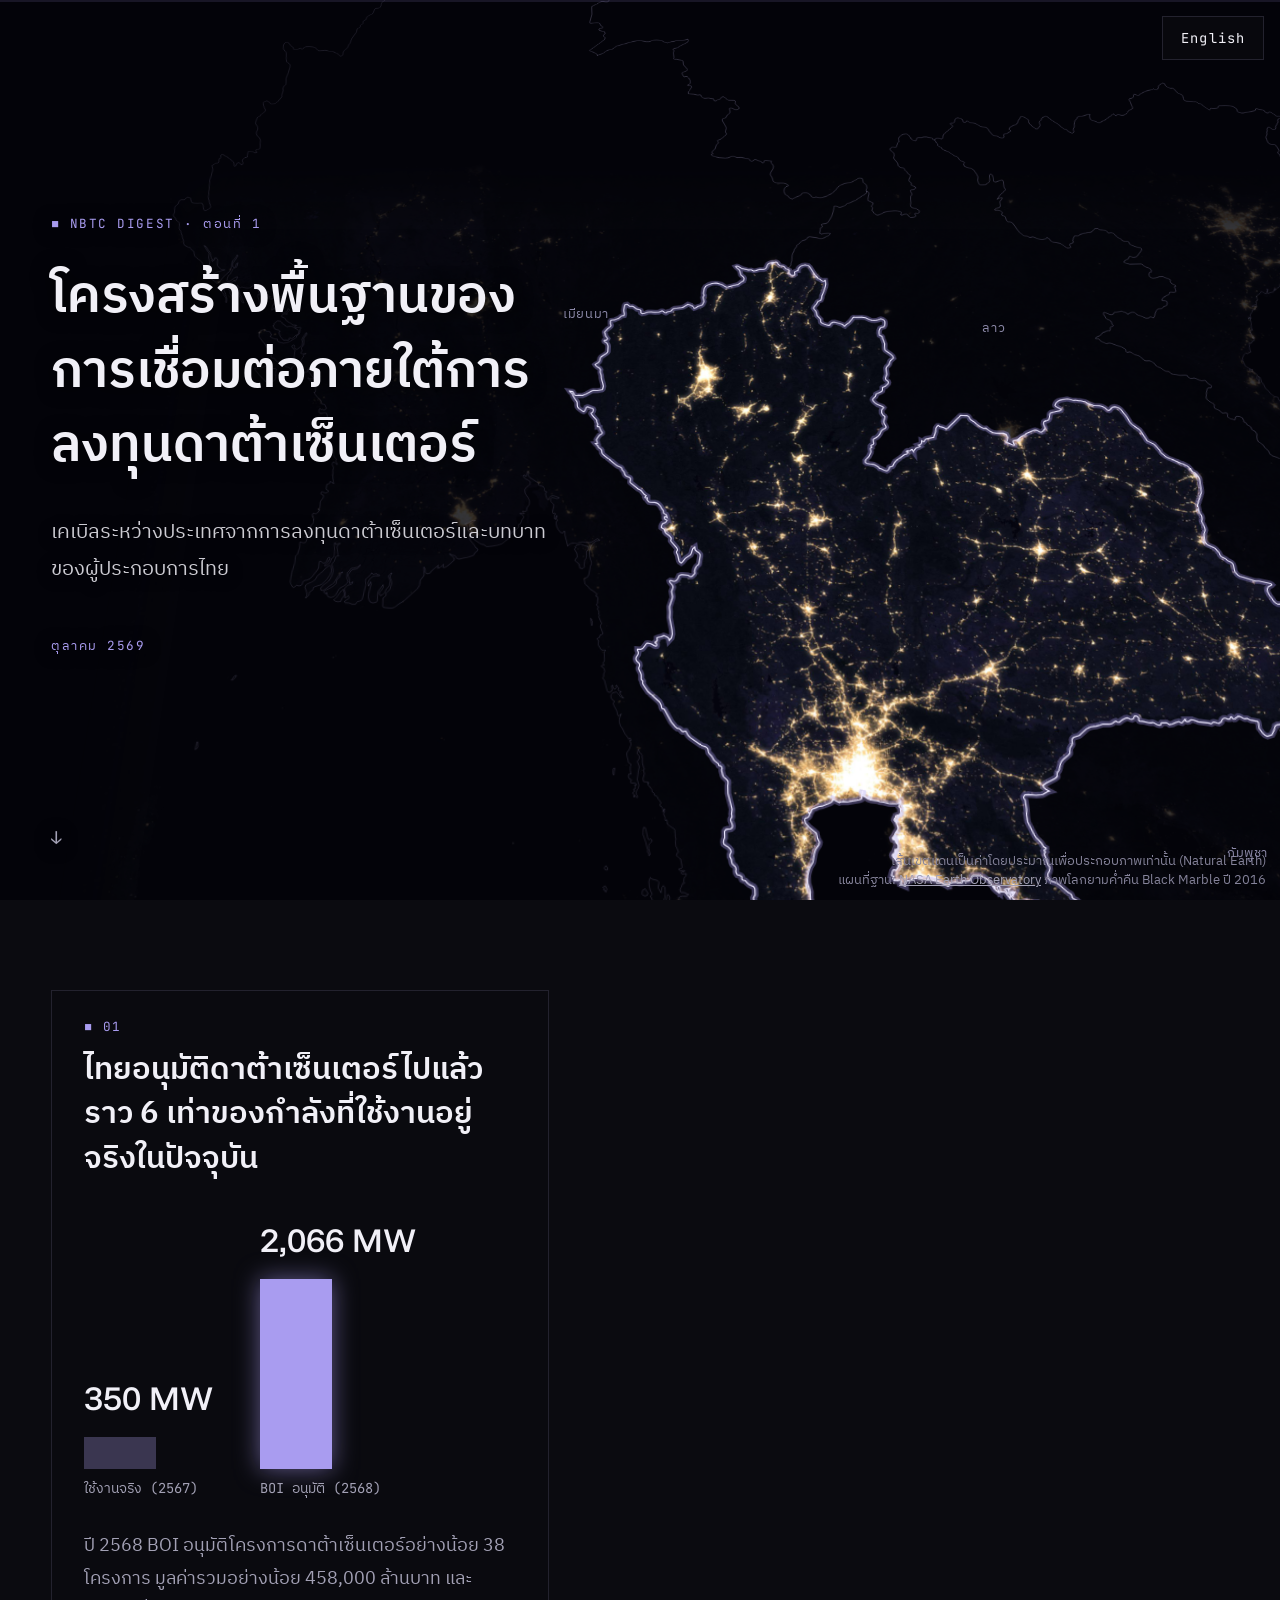
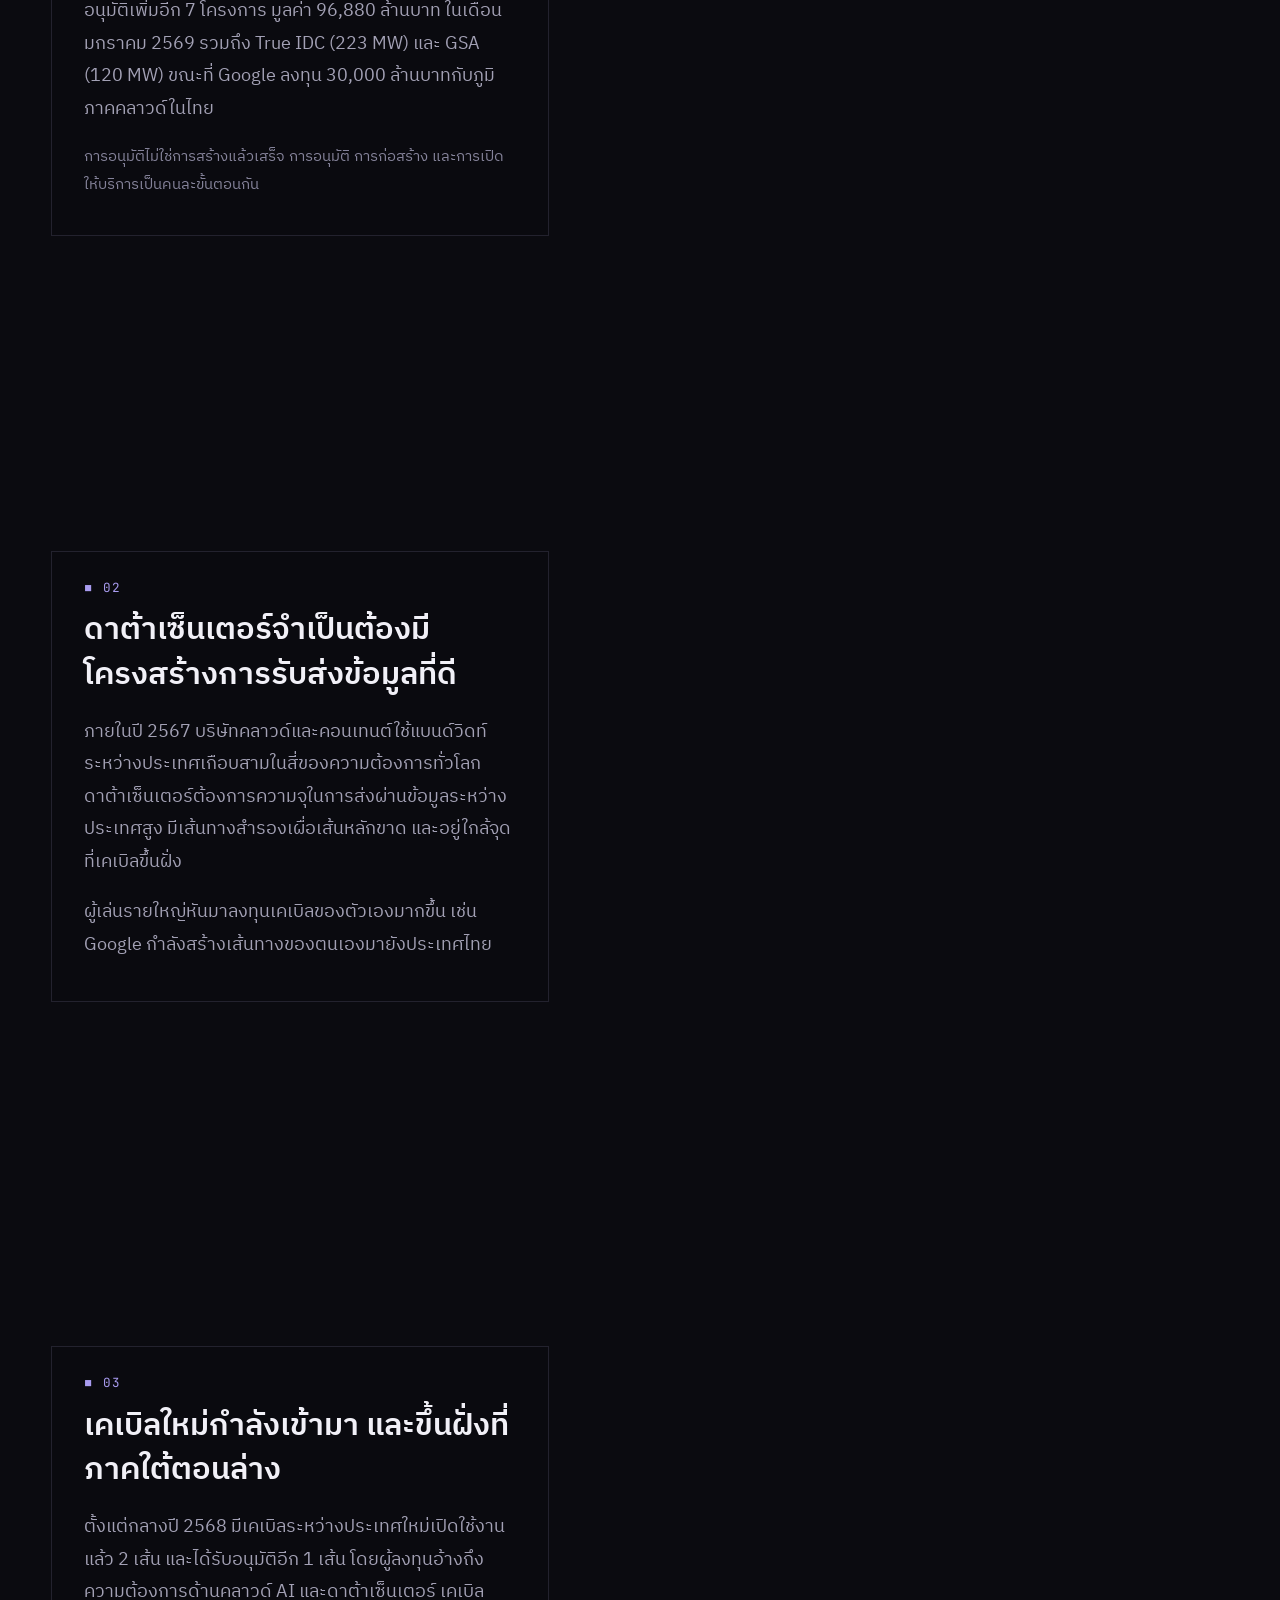
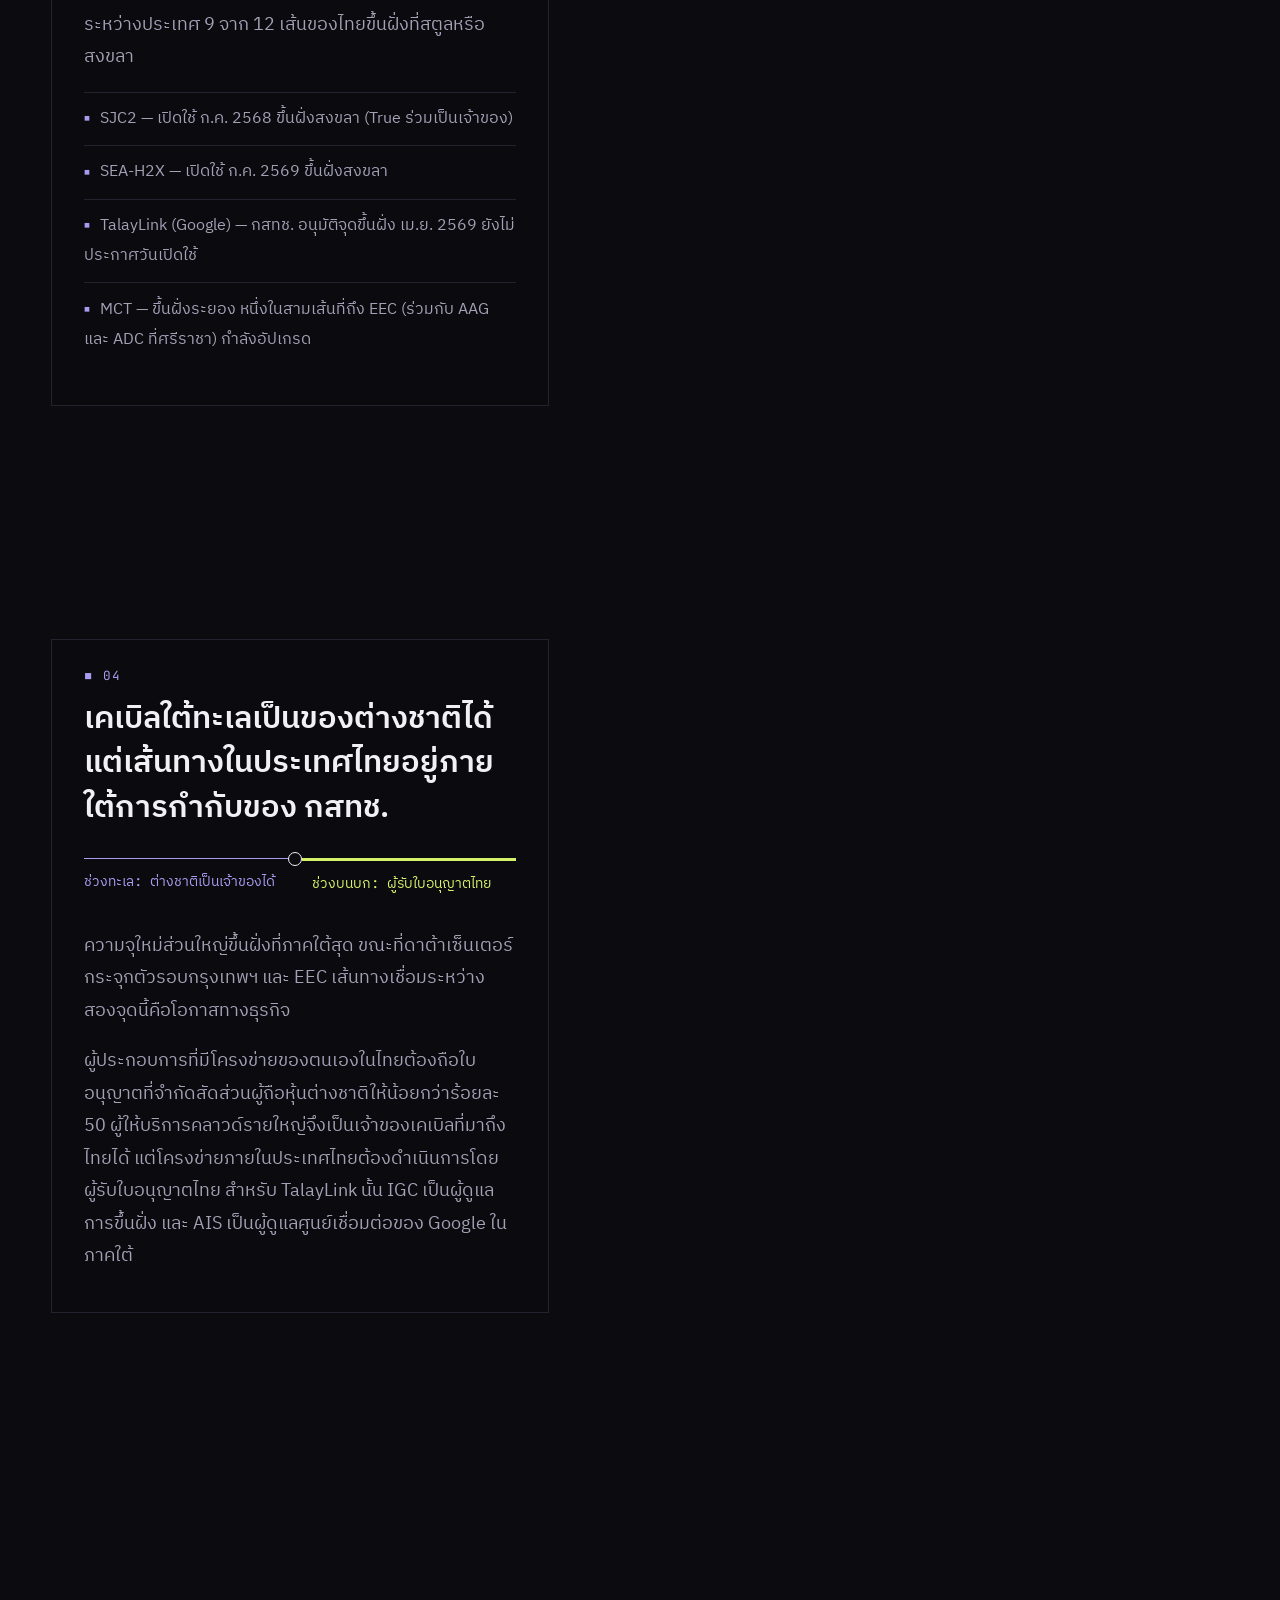
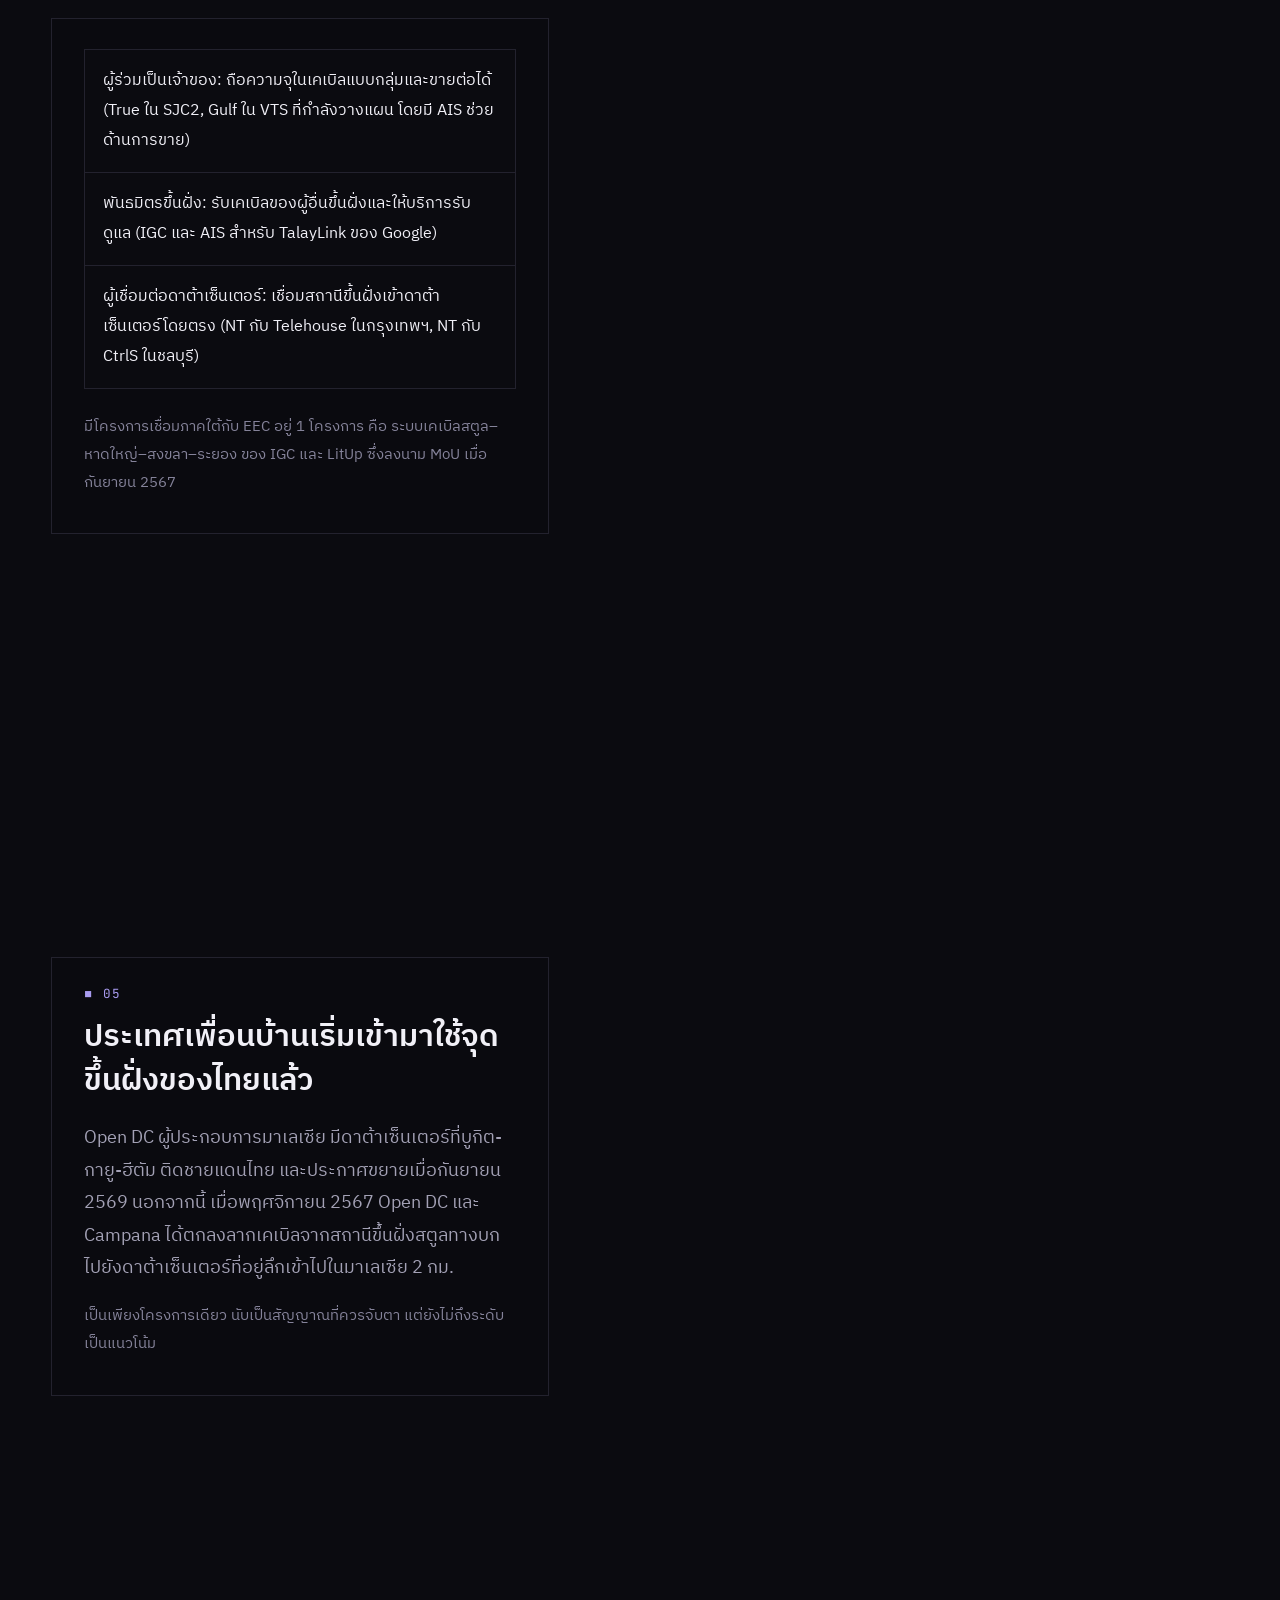
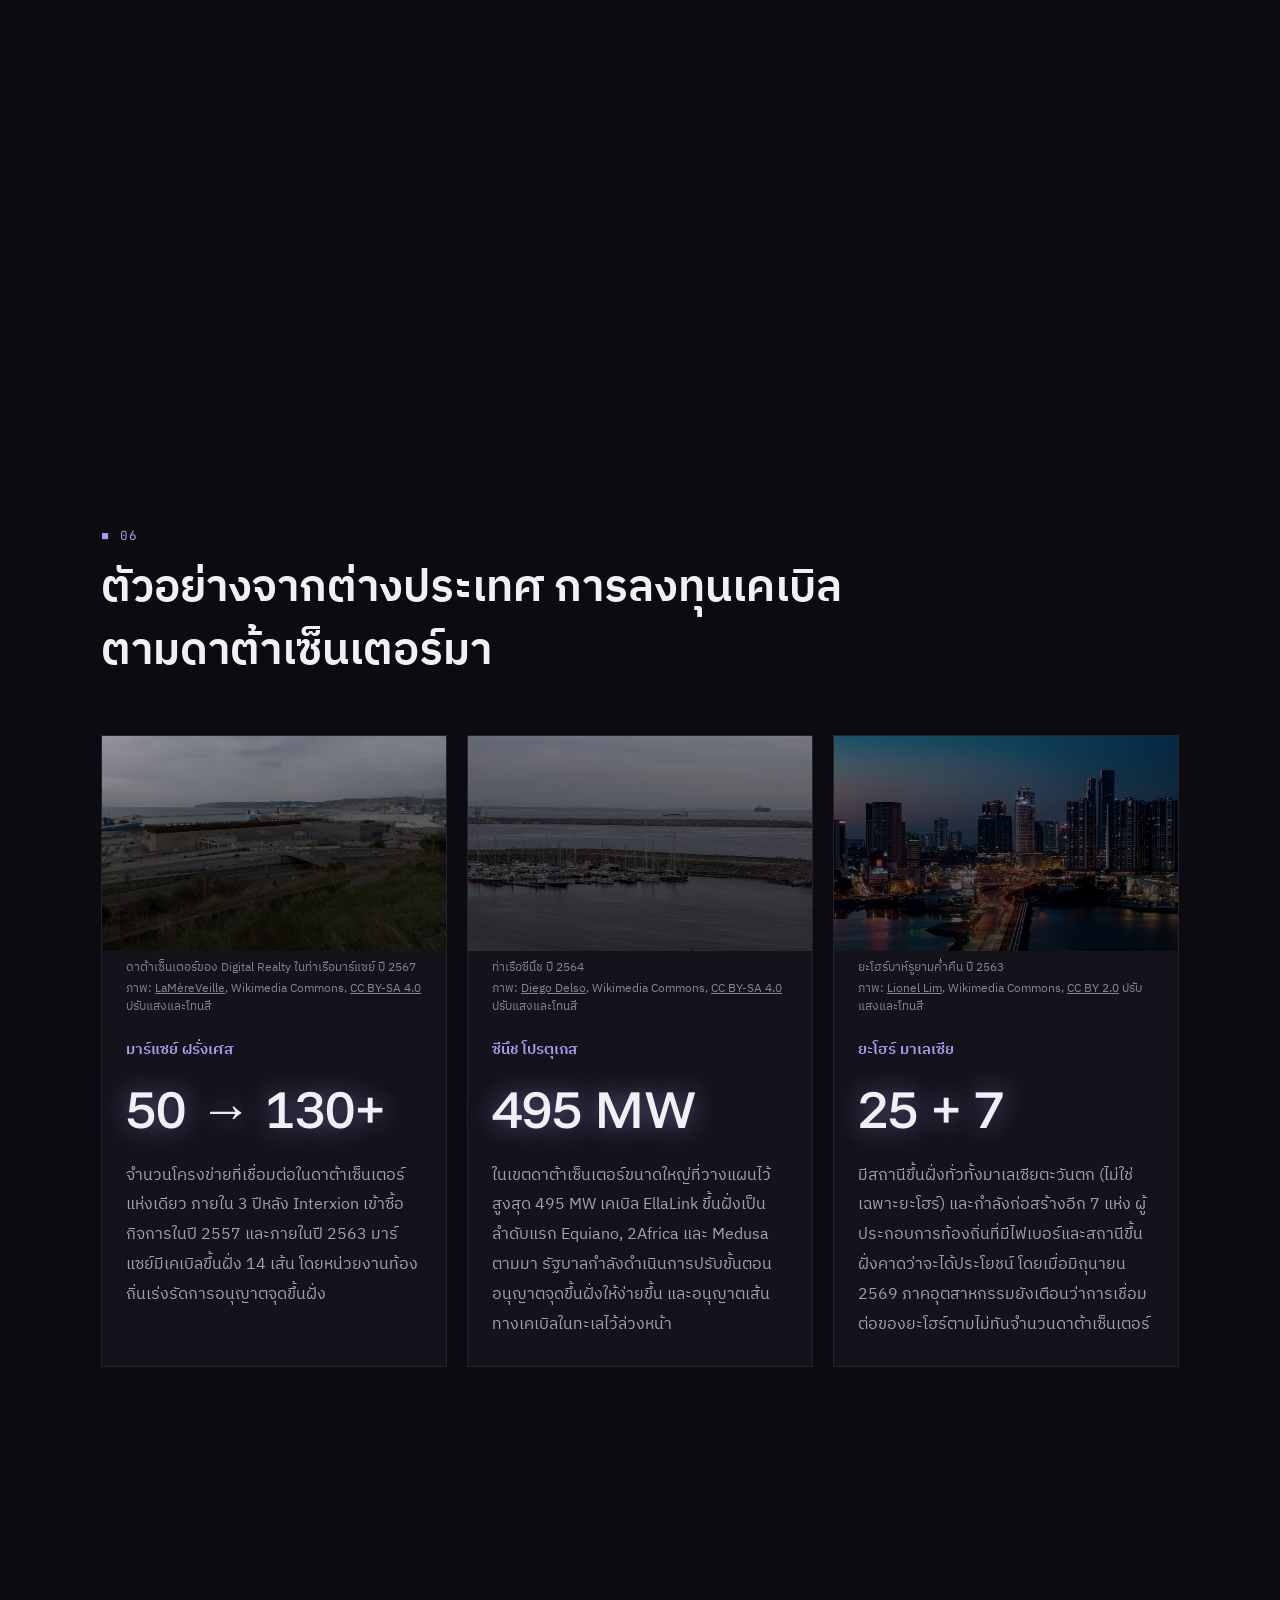
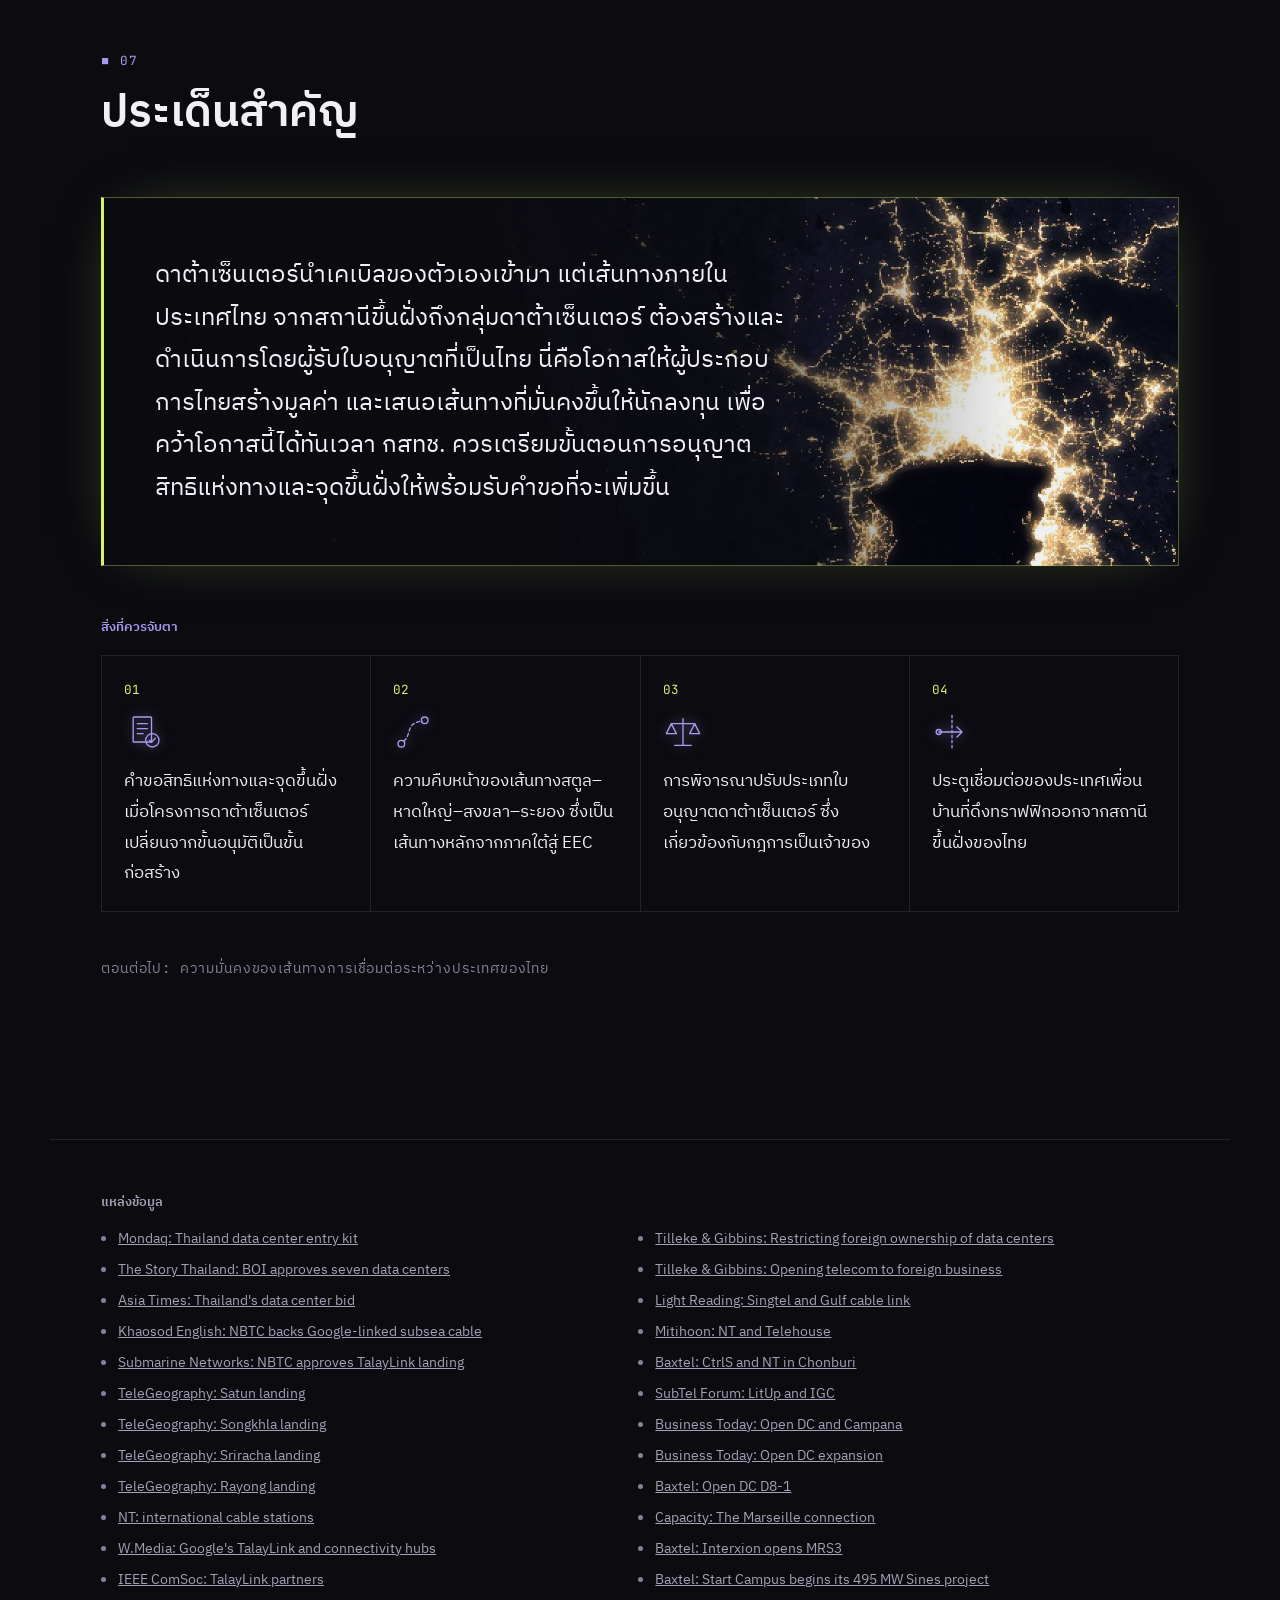
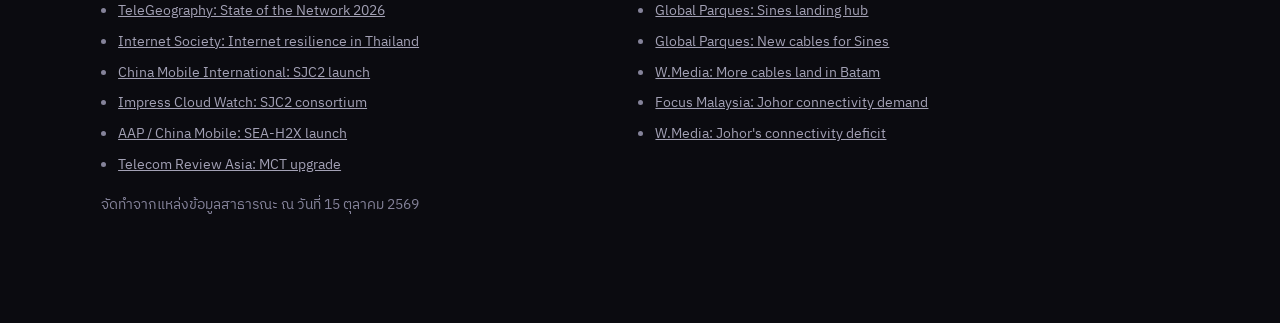
==== ep01-data-centers/index.html @ 4785f9c3 "Publish NBTC Digest episode 1: data centers and connectivity Bilingual (Thai/English) scroll-driven " ====
<!doctype html>
<html lang="th">
<head>
<meta charset="utf-8">
<meta name="viewport" content="width=device-width, initial-scale=1">
<meta name="color-scheme" content="dark">
<title>NBTC Digest · Episode 1</title>
<link rel="stylesheet" href="lib/fonts.css">
<style>
  /* Dark, Turion-inspired look. Colour roles: lavender = cables, lime = the opportunity (used nowhere else). */
  :root {
    --bg: #0b0b10;
    --ink: #f1f0f7;
    --muted: #a3a1b5;
    --faint: #85839a;
    --line: #23222e;
    --card: #14131c;
    --cable: #a99cf0;
    --cable-glow: rgba(169, 156, 240, .55);
    --accent: #d4f36b;
    --accent-glow: rgba(212, 243, 107, .5);
    --sea: #04050c;
    --land: #15141d;
    --land-th: #1d1b29;
    --land-stroke: #2c2a3c;
    --halo: #0b0b10;
    --mono: "JetBrains Mono", "IBM Plex Sans Thai", ui-monospace, monospace;
    --display: "Funnel Display", "IBM Plex Sans Thai", sans-serif;
  }
  * { box-sizing: border-box; }
  html { font-family: "IBM Plex Sans", "IBM Plex Sans Thai", sans-serif; color: var(--ink); background: var(--bg); }
  /* Thai looks smaller and needs room for marks above and below the line */
  html:lang(th) { font-family: "IBM Plex Sans Thai", "IBM Plex Sans", sans-serif; font-size: 110%; }
  body { margin: 0; font-size: 1rem; line-height: 1.7; counter-reset: sec; }
  html:lang(th) body { line-height: 1.85; }
  h1, h2, h3 { font-family: var(--display); font-weight: 500; line-height: 1.15; margin: 0 0 .6em; letter-spacing: -.01em; }
  html:lang(th) h1, html:lang(th) h2, html:lang(th) h3 { font-family: "IBM Plex Sans Thai", sans-serif; font-weight: 600; line-height: 1.45; letter-spacing: 0; }
  p { margin: 0 0 1em; color: var(--muted); }
  a { color: var(--cable); }
  :focus-visible { outline: 2px solid var(--accent); outline-offset: 3px; }

  /* Small typewriter-style labels with a square marker, numbered per section */
  .label, .step h2::before, .wide > h2::before {
    font-family: var(--mono); font-size: .72rem; font-weight: 400; letter-spacing: .12em; text-transform: uppercase; color: var(--cable);
  }
  .step h2, .wide > h2 { counter-increment: sec; }
  .step h2::before, .wide > h2::before { content: "■ " counter(sec, decimal-leading-zero); display: block; margin-bottom: 1.1em; line-height: 1; }

  .lang-switch { position: fixed; top: 16px; right: 16px; z-index: 10; font-family: var(--mono); font-size: .78rem; letter-spacing: .08em;
    min-height: 44px; padding: 0 18px; border: 1px solid var(--line); border-radius: 0; background: rgba(11, 11, 16, .8); color: var(--ink); cursor: pointer; }
  .lang-switch:hover { border-color: var(--cable); }

  /* Opening screen: the title over the night map (northern Thailand) */
  .cover { position: relative; }
  .step.cover { padding: 12vh 0 14vh; }
  .cover > * { max-width: 640px; text-shadow: 0 2px 18px rgba(0, 0, 0, .8); }
  .kicker { margin-bottom: 2em; }
  .cover h1 { font-size: clamp(2.2rem, 4.6vw, 3.8rem); }
  html:lang(th) .cover h1 { font-size: clamp(2rem, 4vw, 3.2rem); }
  .cover .subtitle { font-size: 1.15rem; color: var(--ink); opacity: .85; }
  .cover .date { margin-top: 2em; }
  .scroll-cue { position: absolute; bottom: 5vh; left: 0; color: var(--muted); font-size: 1rem; }

  /* Story: a full-screen night map stays put; text boxes scroll over it */
  .story { position: relative; display: flex; flex-direction: column; }
  .map-panel { order: -1; position: sticky; top: 0; height: 100vh; z-index: 0; background: var(--sea); }
  .map-box { position: relative; width: 100%; height: 100%; }
  /* The map layer is larger than the screen and tilted back, so its far edge never shows; keep in step with TILT in the script */
  .map-box { overflow: hidden; }
  #mapsvg { position: absolute; left: -25%; top: -35%; width: 150%; height: 160%; display: block;
    transform: perspective(1400px) rotateX(24deg); transform-origin: 50% 60%; }
  #pinsvg { position: absolute; inset: 0; width: 100%; height: 100%; display: block; z-index: 1; pointer-events: none; }
  .steps { position: relative; z-index: 1; margin-top: -100vh; padding: 0 max(16px, 4vw) 40vh; max-width: 600px; pointer-events: none; }
  .step { min-height: 100vh; display: flex; flex-direction: column; justify-content: center; padding: 10vh 0; }
  .step .box { pointer-events: auto; background: rgba(11, 11, 16, .8); -webkit-backdrop-filter: blur(10px); backdrop-filter: blur(10px);
    border: 1px solid var(--line); padding: 30px 32px 22px; }
  .step h2 { font-size: clamp(1.5rem, 2.4vw, 2.1rem); }
  .step .note { font-size: .85rem; color: var(--faint); }
  .more-toggle { display: none; }

  /* Reading progress through the map story: a slim line along the top of the screen */
  .progress-line { position: fixed; left: 0; right: 0; top: 0; height: 2px; z-index: 6; background: rgba(169, 156, 240, .12); transition: opacity .4s; pointer-events: none; }
  .progress-line span { display: block; height: 100%; width: 100%; transform-origin: left; transform: scaleX(0); background: var(--cable); box-shadow: 0 0 8px var(--cable-glow); }
  .progress-line.away { opacity: 0; }

  .map-box .spotlight { fill: rgba(3, 3, 8, .8); }
  .map-box .border { fill: none; stroke: rgba(200, 195, 235, .22); stroke-width: .7; }
  .map-box .border.th { stroke: #ece8ff; stroke-width: 1.3; }
  .map-box .border.th.glow { stroke: rgba(169, 156, 240, .35); stroke-width: 7; }
  .map-box .cable { fill: none; stroke: var(--cable); stroke-width: 1.3; }
  .map-box .cable.glow { stroke: var(--cable-glow); stroke-width: 6; opacity: .45; stroke-dasharray: none; }
  .map-box .planned { stroke-dasharray: 5 4; }
  .map-box .domestic { fill: none; stroke: var(--accent); stroke-width: 3; stroke-linecap: round; }
  .map-box .domestic.glow { stroke: var(--accent-glow); stroke-width: 12; opacity: .5; stroke-dasharray: none; }
  .map-box .landing { fill: var(--bg); stroke: var(--ink); stroke-width: 1.5; }
  .map-box .dc { color: #fff; filter: drop-shadow(0 0 3px rgba(0, 0, 0, .9)); }
  .map-box .dc.foreign { color: var(--muted); }
  .map-box text { font-family: var(--mono); font-size: 11px; letter-spacing: .06em; fill: var(--ink); paint-order: stroke; stroke: var(--halo); stroke-width: 4px; stroke-linejoin: round; }
  html:lang(en) .map-box text { text-transform: uppercase; }
  html:lang(th) .map-box text { font-size: 12.5px; letter-spacing: 0; }
  .map-box text.sea-name { fill: #6d6a88; stroke: none; }
  .map-box text.country { fill: #8c89a8; stroke: none; font-size: 11px; letter-spacing: .3em; }
  html:lang(th) .map-box text.country { letter-spacing: .05em; font-size: 13px; }
  .map-box text.cable-name { fill: var(--cable); font-size: 10px; }
  .map-box text.hl { fill: var(--accent); }
  .map-meta { position: absolute; right: 14px; bottom: 10px; max-width: 46%; text-align: right; font-family: var(--mono); font-size: .62rem;
    letter-spacing: .04em; line-height: 1.5; color: var(--faint); }
  html:lang(th) .map-meta { font-family: "IBM Plex Sans Thai", sans-serif; font-size: .72rem; letter-spacing: 0; }
  .map-meta a { color: var(--muted); }
  .legend { position: absolute; right: 14px; bottom: 58px; z-index: 2; justify-content: flex-end; display: flex; flex-wrap: wrap; gap: 8px 20px; max-width: 560px;
    padding: 10px 14px; background: rgba(11, 11, 16, .75); border: 1px solid var(--line);
    font-family: var(--mono); font-size: .68rem; letter-spacing: .08em; text-transform: uppercase; color: var(--muted); }
  html:lang(th) .legend { font-size: .76rem; letter-spacing: 0; }
  .legend > span { display: inline-flex; align-items: center; gap: 8px; }
  .legend svg { flex: none; }
  .key-dc { color: #fff; }
  .key-landing { fill: var(--bg); stroke: var(--ink); stroke-width: 1.5; }
  .key-cable { stroke: var(--cable); stroke-width: 1.3; }
  .key-planned { stroke: var(--cable); stroke-width: 1.3; stroke-dasharray: 5 4; }
  .key-domestic { stroke: var(--accent); stroke-width: 3; }

  .cable-list { list-style: none; padding: 0; margin: 0 0 1em; }
  .cable-list li { padding: .7em 0; border-top: 1px solid var(--line); font-size: .92rem; color: var(--muted); }
  .cable-list li::before { content: "■"; color: var(--cable); font-size: .6em; margin-right: 1em; vertical-align: .2em; }

  .bars { display: flex; align-items: flex-end; gap: 36px; margin: 1.6em 0 1.8em; }
  .bar { display: flex; flex-direction: column; align-items: flex-start; width: 140px; }
  .bar b { font-family: var(--display); font-size: 1.9rem; font-weight: 500; margin-bottom: 8px; white-space: nowrap; }
  .bar span { font-family: var(--mono); font-size: .68rem; letter-spacing: .08em; text-transform: uppercase; color: var(--muted); margin-top: 10px; line-height: 1.4; }
  html:lang(th) .bar span { font-size: .78rem; letter-spacing: 0; }
  .bar .fill { width: 72px; height: calc(190px * var(--h, 1)); background: #3a3650;
    transform: scaleY(0); transform-origin: bottom; transition: transform 1.1s cubic-bezier(.2, .7, .2, 1); }
  .bar .fill.big { background: var(--cable); box-shadow: 0 0 24px var(--cable-glow); transition-delay: .25s; }
  .seen .bar .fill { transform: none; }

  .split { display: flex; align-items: flex-start; margin: 1.6em 0 2em; }
  .split .seg { flex: 1; padding-top: 12px; font-family: var(--mono); font-size: .7rem; letter-spacing: .06em; text-transform: uppercase; line-height: 1.5; }
  html:lang(th) .split .seg { font-size: .8rem; letter-spacing: 0; }
  .split .sea { border-top: 1px solid var(--cable); color: var(--cable); }
  .split .land { border-top: 3px solid var(--accent); color: var(--accent); padding-left: 10px; }
  .split .dot { flex: none; width: 14px; height: 14px; margin-top: -6px; border: 1.5px solid var(--ink); border-radius: 50%; background: var(--bg); }

  .roles { display: grid; gap: 1px; margin: 0 0 1.4em; background: var(--line); border: 1px solid var(--line); }
  .roles p { margin: 0; padding: 16px 18px; background: var(--bg); font-size: .92rem; color: var(--ink); }

  .wide { max-width: 1180px; margin: 0 auto; padding: 16vh max(16px, 4vw); }
  .wide > h2 { font-size: clamp(1.8rem, 3.4vw, 3rem); max-width: 760px; margin-bottom: 1.2em; }
  .cards { display: grid; grid-template-columns: repeat(auto-fit, minmax(280px, 1fr)); gap: 20px; }
  .card { display: flex; flex-direction: column; background: var(--card); border: 1px solid var(--line); overflow: hidden;
    transition: transform .35s cubic-bezier(.2, .7, .2, 1), border-color .35s, box-shadow .35s; }
  .card:hover { transform: translateY(-6px); border-color: var(--cable); box-shadow: 0 18px 40px -20px var(--cable-glow); }
  .card-body { padding: 22px 24px 26px; }
  /* Photos are darkened and given a faint lavender tone so the three sources look like one set */
  .photo { position: relative; margin: 0; }
  .photo img { display: block; width: 100%; height: auto; aspect-ratio: 16 / 10; object-fit: cover; filter: grayscale(.35) brightness(.62) contrast(1.08); }
  .photo::after { content: ""; position: absolute; inset: 0; bottom: auto; aspect-ratio: 16 / 10; pointer-events: none;
    background: linear-gradient(180deg, rgba(169, 156, 240, .18), rgba(11, 11, 16, .55)); mix-blend-mode: multiply; }
  .photo figcaption { display: flex; flex-direction: column; gap: 2px; padding: 8px 24px 0; font-size: .7rem; line-height: 1.5; color: var(--faint); }
  .photo figcaption .credit, .photo figcaption .credit a { color: var(--faint); }
  .photo.missing { display: none; }
  .card h3 { font-family: var(--mono); font-size: .72rem; font-weight: 400; letter-spacing: .12em; text-transform: uppercase; color: var(--muted); }
  html:lang(th) .card h3 { font-family: "IBM Plex Sans Thai", sans-serif; font-size: .85rem; letter-spacing: 0; }
  .card .big { font-family: var(--display); font-size: 3rem; font-weight: 500; line-height: 1.1; color: var(--ink); margin: .35em 0 .45em;
    text-shadow: 0 0 24px var(--cable-glow); }
  .card p:last-child { font-size: .92rem; margin: 0; }

  /* The takeaway: the page's brightest moment, over a close-up of our night map. Bangkok's lights sit to the right of the text:
     the image is 260% of the box width, and 36% / 37% places Bangkok about 80% across and halfway down. */
  .takeaway { position: relative; overflow: hidden; border: 1px solid rgba(212, 243, 107, .35); border-left: 3px solid var(--accent);
    padding: clamp(28px, 5vw, 56px) clamp(24px, 4vw, 56px); padding-right: clamp(24px, 30vw, 420px); margin-bottom: 3em;
    background: linear-gradient(90deg, rgba(11, 11, 16, .94) 35%, rgba(11, 11, 16, .55) 60%, rgba(11, 11, 16, .05) 85%),
      url(images/night-map.jpg) 36% 37% / 260% auto no-repeat;
    box-shadow: 0 0 60px -30px var(--accent-glow); }
  .takeaway p { position: relative; }
  .takeaway p { font-family: var(--display); font-size: clamp(1.25rem, 2.2vw, 1.75rem); line-height: 1.4; color: var(--ink); margin: 0; }
  html:lang(th) .takeaway p { font-family: "IBM Plex Sans Thai", sans-serif; font-size: clamp(1.1rem, 1.9vw, 1.45rem); line-height: 1.75; }
  .wide h3 { font-family: var(--mono); font-size: .72rem; font-weight: 400; letter-spacing: .12em; text-transform: uppercase; color: var(--cable); }
  .watch { list-style: none; padding: 0; counter-reset: w; display: grid; grid-template-columns: repeat(auto-fit, minmax(240px, 1fr)); gap: 1px; background: var(--line); border: 1px solid var(--line); }
  .watch li { counter-increment: w; background: var(--bg); padding: 22px; color: var(--ink); font-size: .95rem; transition: background .3s; }
  .watch li:hover { background: var(--card); }
  .watch-icon { display: block; width: 40px; height: 40px; margin-bottom: 14px; fill: none; stroke: var(--cable); stroke-width: 1.6;
    stroke-linecap: round; stroke-linejoin: round; filter: drop-shadow(0 0 6px var(--cable-glow)); }
  .watch li::before { content: counter(w, decimal-leading-zero); display: block; font-family: var(--mono); font-size: .72rem; color: var(--accent); margin-bottom: .8em; }
  .next { color: var(--faint); margin-top: 3em; font-family: var(--mono); font-size: .8rem; letter-spacing: .06em; }

  footer { max-width: 1180px; margin: 0 auto; padding: 6vh max(16px, 4vw) 10vh; border-top: 1px solid var(--line); font-size: .8rem; color: var(--faint); }
  footer h3 { font-family: var(--mono); font-size: .72rem; font-weight: 400; letter-spacing: .12em; text-transform: uppercase; color: var(--muted); }
  footer ul { padding-left: 1.2em; columns: 2 320px; }
  footer li { break-inside: avoid; margin-bottom: .35em; }
  footer a { color: var(--muted); }
  footer p { color: var(--faint); }

  /* Phone: map sits on the top part of the screen, text scrolls below it */
  @media (max-width: 800px) {
    .steps { padding: 0 12px 30vh; max-width: none; }
    .step { justify-content: flex-end; padding: 0 0 6vh; }
    .step .box { padding: 20px 20px 14px; background: rgba(11, 11, 16, .86); }
    .legend { top: 10px; bottom: auto; left: 10px; right: 10px; padding: 6px 10px; gap: 4px 14px; justify-content: flex-start; }
    /* Phones: keep each box short; the details open on request */
    .step .box { padding: 14px 16px 6px; }
    .step .box p, .cable-list li { font-size: .86rem; line-height: 1.6; margin-bottom: .6em; }
    html:lang(th) .step .box p, html:lang(th) .cable-list li { line-height: 1.7; }
    .step h2 { font-size: 1.15rem; margin-bottom: .45em; }
    html:lang(th) .step h2 { line-height: 1.4; }
    .step h2::before { margin-bottom: .6em; }
    .bars { margin: .4em 0 .6em; gap: 20px; }
    .bar { flex-direction: row; align-items: flex-end; gap: 10px; width: auto; }
    .bar .fill { order: -1; height: calc(70px * var(--h, 1)); width: 34px; }
    .bar b { font-size: 1.15rem; margin: 0; }
    .bar span { display: none; }
    .split { margin: .6em 0 .9em; }
    .roles { margin-bottom: .6em; }
    .roles p { padding: 8px 12px; font-size: .8rem; line-height: 1.5; }
    .box:not(.open) .more { display: none; }
    .more-toggle { display: inline-flex; gap: 6px; align-items: center; min-height: 44px; padding: 0; margin-top: -4px; border: 0; background: none;
      color: var(--cable); font-family: var(--mono); font-size: .75rem; letter-spacing: .08em; text-transform: uppercase; cursor: pointer; }
    html:lang(th) .more-toggle { font-family: "IBM Plex Sans Thai", sans-serif; font-size: .85rem; letter-spacing: 0; }
    .more-toggle span:last-child, .box.open .more-toggle span:first-child { display: none; }
    .box.open .more-toggle span:last-child { display: inline; }
    .takeaway { padding-right: 24px; background: linear-gradient(rgba(11, 11, 16, .8), rgba(11, 11, 16, .8)), url(images/night-map.jpg) 54% 37% / 300% auto no-repeat; }
    .map-meta { display: none; }
    .lang-switch { top: auto; bottom: 16px; }
  }

  /* People who ask their device for less motion get no animation */
  @media (prefers-reduced-motion: reduce) {
    *, *::before, *::after { transition: none !important; }
    .bar .fill { transform: none; }
  }

  /* Printing: switch to a light version, so it prints cleanly and cheaply */
  @media print {
    :root { --bg: #fff; --ink: #111; --muted: #333; --faint: #555; --line: #ccc; --card: #fff;
      --cable: #5a4fb0; --cable-glow: transparent; --accent: #4d7a00; --accent-glow: transparent;
      --sea: #fff; --land: #f2f2f2; --land-th: #fff; --land-stroke: #bbb; --halo: #fff; }
    .lang-switch, .scroll-cue, .progress-line, .more-toggle { display: none; }
    .cover { min-height: 0; padding: 2em 0; }
    .story { display: block; }
    .map-panel { position: static; height: 150mm; break-inside: avoid; }
    #mapsvg { transform: none; }
    .steps { margin-top: 0; max-width: none; }
    .step .box { background: none; border: 0; padding: 0; -webkit-backdrop-filter: none; backdrop-filter: none; }
    .legend { position: static; background: none; }
    .step, .wide { min-height: 0; padding: 1.5em 0; break-inside: avoid; }
    .bar .fill { transform: none; }
    .takeaway { background: none; box-shadow: none; padding-right: 0; }
    .card { break-inside: avoid; }
  }
</style>
</head>
<body>
<button class="lang-switch" data-k="ui.toggle" type="button"></button>
<div class="progress-line" aria-hidden="true"><span></span></div>



<main>
  <div class="story">
    <div class="steps">
      <header class="step cover" data-step="cover">
      <div class="kicker label">■ <span data-k="cover.kicker"></span></div>
      <h1 data-k="cover.title"></h1>
      <p class="subtitle" data-k="cover.subtitle"></p>
      <p class="date label" data-k="cover.date"></p>
      <div class="scroll-cue label" aria-hidden="true">↓</div>
    </header>
      <section class="step" data-step="hook"><div class="box">
        <h2 data-k="hook.headline"></h2>
        <div class="bars" aria-hidden="true">
          <div class="bar"><b data-k="hook.bar1.value"></b><div class="fill" id="bar1"></div><span data-k="hook.bar1.label"></span></div>
          <div class="bar"><b data-k="hook.bar2.value"></b><div class="fill big"></div><span data-k="hook.bar2.label"></span></div>
        </div>
        <div class="more">
          <p data-k="hook.body"></p>
          <p class="note" data-k="hook.caveat"></p>
        </div>
        <button class="more-toggle" type="button"><span data-k="ui.more"></span><span data-k="ui.less"></span></button>
      </div></section>
      <section class="step" data-step="need"><div class="box">
        <h2 data-k="need.headline"></h2>
        <p data-k="need.body"></p>
        <div class="more">
          <p data-k="need.body2"></p>
        </div>
        <button class="more-toggle" type="button"><span data-k="ui.more"></span><span data-k="ui.less"></span></button>
      </div></section>
      <section class="step" data-step="cables"><div class="box">
        <h2 data-k="cables.headline"></h2>
        <p data-k="cables.body"></p>
        <div class="more">
          <ul class="cable-list">
            <li data-k="cables.list.sjc2"></li>
            <li data-k="cables.list.seah2x"></li>
            <li data-k="cables.list.talaylink"></li>
            <li data-k="cables.list.mct"></li>
          </ul>
        </div>
        <button class="more-toggle" type="button"><span data-k="ui.more"></span><span data-k="ui.less"></span></button>
      </div></section>
      <section class="step" data-step="domestic"><div class="box">
        <h2 data-k="domestic.headline"></h2>
        <div class="split" aria-hidden="true">
          <div class="seg sea"><span data-k="domestic.split.sea"></span></div>
          <div class="dot"></div>
          <div class="seg land"><span data-k="domestic.split.land"></span></div>
        </div>
        <p data-k="domestic.gap"></p>
        <div class="more">
          <p data-k="domestic.body"></p>
        </div>
        <button class="more-toggle" type="button"><span data-k="ui.more"></span><span data-k="ui.less"></span></button>
      </div></section>
      <section class="step" data-step="roles"><div class="box">
        <div class="roles">
          <p data-k="domestic.roles"></p>
          <p data-k="domestic.roles2"></p>
          <p data-k="domestic.roles3"></p>
        </div>
        <div class="more">
          <p class="note" data-k="domestic.status"></p>
        </div>
        <button class="more-toggle" type="button"><span data-k="ui.more"></span><span data-k="ui.less"></span></button>
      </div></section>
      <section class="step" data-step="neighbours"><div class="box">
        <h2 data-k="neighbours.headline"></h2>
        <p data-k="neighbours.body"></p>
        <div class="more">
          <p class="note" data-k="neighbours.note"></p>
        </div>
        <button class="more-toggle" type="button"><span data-k="ui.more"></span><span data-k="ui.less"></span></button>
      </div></section>
    </div>
    <div class="map-panel">
      <div class="map-box" id="map">
        <svg id="pinsvg" aria-hidden="true"></svg>
        <svg width="0" height="0" style="position:absolute" aria-hidden="true"><symbol id="dc-icon" viewBox="0 0 14 14"><rect x=".75" y=".75" width="12.5" height="12.5" fill="#0b0b10" stroke="currentColor" stroke-width="1.5"/><path d="M3.5 5h7M3.5 9h7" stroke="currentColor" stroke-width="1.2"/></symbol></svg>
        <svg id="mapsvg" role="img" aria-label="Map of Thailand showing cable landings in the south and data center clusters around Bangkok and the EEC"></svg>
        <div class="map-meta"><div data-k="map.note.borders"></div><div class="credit" data-k="map.credit" data-links></div></div>
        <div class="legend">
          <span data-layer="dc"><svg width="14" height="14" class="key-dc"><use href="#dc-icon"/></svg><span data-k="map.label.dc"></span></span>
          <span data-layer="landing"><svg width="12" height="12"><circle class="key-landing" cx="6" cy="6" r="4.5"/></svg><span data-k="map.label.landing"></span></span>
          <span data-layer="cables"><svg width="22" height="6"><line class="key-cable" x1="0" y1="3" x2="22" y2="3"/></svg><span data-k="map.label.cable"></span></span>
          <span data-layer="cables"><svg width="22" height="6"><line class="key-planned" x1="0" y1="3" x2="22" y2="3"/></svg><span data-k="map.label.planned"></span></span>
          <span data-layer="domestic"><svg width="22" height="6"><line class="key-domestic" x1="0" y1="3" x2="22" y2="3"/></svg><span data-k="map.label.opportunity"></span></span>
        </div>
      </div>
    </div>
  </div>

  <section class="wide">
    <h2 data-k="elsewhere.headline"></h2>
    <div class="cards">
      <article class="card">
        <figure class="photo"><img data-img="elsewhere.marseille.image" data-alt="elsewhere.marseille.caption" alt="" loading="lazy" width="1600" height="1000">
          <figcaption><span data-k="elsewhere.marseille.caption"></span><span class="credit" data-k="elsewhere.marseille.credit" data-links></span></figcaption></figure>
        <div class="card-body"><h3 data-k="elsewhere.marseille.title"></h3><div class="big" data-k="elsewhere.marseille.number"></div><p data-k="elsewhere.marseille.body"></p></div>
      </article>
      <article class="card">
        <figure class="photo"><img data-img="elsewhere.sines.image" data-alt="elsewhere.sines.caption" alt="" loading="lazy" width="1600" height="1000">
          <figcaption><span data-k="elsewhere.sines.caption"></span><span class="credit" data-k="elsewhere.sines.credit" data-links></span></figcaption></figure>
        <div class="card-body"><h3 data-k="elsewhere.sines.title"></h3><div class="big" data-k="elsewhere.sines.number"></div><p data-k="elsewhere.sines.body"></p></div>
      </article>
      <article class="card">
        <figure class="photo"><img data-img="elsewhere.johor.image" data-alt="elsewhere.johor.caption" alt="" loading="lazy" width="1600" height="1000">
          <figcaption><span data-k="elsewhere.johor.caption"></span><span class="credit" data-k="elsewhere.johor.credit" data-links></span></figcaption></figure>
        <div class="card-body"><h3 data-k="elsewhere.johor.title"></h3><div class="big" data-k="elsewhere.johor.number"></div><p data-k="elsewhere.johor.body"></p></div>
      </article>
    </div>
  </section>

  <section class="wide">
    <h2 data-k="takeaway.headline"></h2>
    <div class="takeaway">
      <p data-k="takeaway.body"></p>
    </div>
    <h3 data-k="watch.headline"></h3>
    <ul class="watch">
      <li><svg class="watch-icon" viewBox="0 0 48 48" aria-hidden="true"><rect x="11" y="6" width="22" height="30" rx="1"/><path d="M16 14h12M16 20h12M16 26h7"/><circle cx="34" cy="34" r="8"/><path d="M30.5 34l2.5 2.5 4.5-5"/></svg><span data-k="watch.1"></span></li>
      <li><svg class="watch-icon" viewBox="0 0 48 48" aria-hidden="true"><circle cx="10" cy="38" r="4"/><circle cx="38" cy="10" r="4"/><path d="M13 35C20 30 18 18 25 14c4-2 7-3 10-3" stroke-dasharray="4 3"/></svg><span data-k="watch.2"></span></li>
      <li><svg class="watch-icon" viewBox="0 0 48 48" aria-hidden="true"><path d="M24 8v32M14 40h20M10 14h28"/><path d="M10 14l-6 12h12zM38 14l-6 12h12z"/></svg><span data-k="watch.3"></span></li>
      <li><svg class="watch-icon" viewBox="0 0 48 48" aria-hidden="true"><path d="M24 4v40" stroke-dasharray="3 3"/><path d="M8 24h28M30 18l6 6-6 6"/><circle cx="8" cy="24" r="3"/></svg><span data-k="watch.4"></span></li>
    </ul>
    <p class="next" data-k="next.episode"></p>
  </section>
</main>

<footer>
  <h3 data-k="footer.sources"></h3>
  <ul id="sources"></ul>
  <p data-k="footer.note"></p>
</footer>

<script src="lib/d3.min.js"></script>
<script>
// ---- Map ----
// Places as [longitude, latitude]. Approximate; the map is a sketch, not a survey.
const P = {
  bangkok: [100.50, 13.75], chonburi: [100.98, 13.36], sriracha: [100.93, 13.17], rayong: [101.28, 12.68],
  satun: [100.07, 6.62], hatyai: [100.47, 7.01], songkhla: [100.60, 7.20], opendc: [100.42, 6.51],
};
// Map edges for each step: [west-south, east-north]
const VIEW_TH = [[97.2, 5.5], [105.7, 20.5]];        // section 1: all of Thailand
const VIEW_DC = [[99.3, 12.2], [102.4, 14.5]];       // section 2: Bangkok and the EEC data center cluster
const VIEW_SOUTH = [[96.6, 5.3], [104.8, 9.6]];      // section 3: the southern landings, cables arriving from both seas
const VIEW_LEG = [[97.6, 5.6], [104.0, 14.4]];       // sections 4: the domestic leg, Satun to Bangkok
const VIEW_BORDER = [[99.2, 5.8], [101.4, 7.7]];     // section 5: the Thai–Malaysian border

// What the map shows at each step of the story. Layers not listed are hidden; "dim" ones fade back.
const STEPS = {
  hook:       { view: VIEW_TH, show: [] },
  need:       { view: VIEW_DC, show: ['dc'] },
  cables:     { view: VIEW_SOUTH, show: ['dc', 'landing', 'cables'] },
  domestic:   { view: VIEW_LEG, show: ['dc', 'landing', 'cables', 'domestic'], dim: ['cables'] },
  roles:      { view: VIEW_LEG, show: ['dc', 'landing', 'cables', 'domestic'], dim: ['cables'] },
  neighbours: { view: VIEW_BORDER, show: ['dc', 'landing', 'cables', 'domestic', 'opendc'], dim: ['cables', 'domestic'] },
};

// International cables: where they come from is schematic, where they land is the point.
const CABLES = [
  { name: 'SJC2',      pts: [P.songkhla, [102.4, 7.9], [106.6, 8.8]] },
  { name: 'SEA-H2X',   pts: [P.songkhla, [102.6, 7.0], [106.6, 6.6]] },
  { name: 'AAG',       pts: [P.sriracha, [101.6, 11.6], [102.5, 9.9], [104.9, 8.4], [106.6, 9.3]] },
  { name: 'ADC',       pts: [P.sriracha, [101.5, 11.4], [102.3, 9.4], [104.6, 7.7], [106.6, 7.7]] },
  { name: 'MCT',       pts: [P.rayong, [102.3, 11.6], [103.5, 10.6]], anchor: 'start' },
  { name: 'MCT',       pts: [P.rayong, [102.4, 9.0], [103.9, 5.6], [103.4, 3.9]], noLabel: true },
  // TalayLink heads west around the northern tip of Sumatra, then south into the Indian Ocean
  { key: 'map.label.talaylink', pts: [P.satun, [98.6, 6.5], [96.5, 6.4], [94.9, 5.9], [94.2, 4.6], [94.3, 3.0]], planned: true, labelAt: [94.5, 3.9], anchor: 'start' },
  { pts: [P.satun, P.opendc], planned: true, layer: 'opendc' },   // Open DC's planned land link to Malaysia
];
// The domestic leg: southern landings → Rayong (planned subsea link) → EEC → Bangkok
const DOMESTIC = [P.satun, P.hatyai, P.songkhla, [101.0, 8.3], [101.6, 10.4], [101.5, 12.1], P.rayong, P.chonburi, P.bangkok];
const DOMESTIC_SEA_FROM = 2;   // from Songkhla onward the link is planned, not built

// NASA Black Marble 2016 night image, cut to these edges (see images/night-map.jpg)
const NIGHT = { href: 'images/night-map.jpg', west: 92, south: 1, east: 108, north: 22 };
// Country name labels, placed inside each neighbour
const COUNTRIES = [
  ['map.label.myanmar', [96.4, 19.6]], ['map.label.laos', [102.6, 19.4]], ['map.label.cambodia', [104.6, 12.9]],
  ['map.label.vietnam', [106.4, 11.6]], ['map.label.malaysia', [101.9, 4.6]], ['map.label.indonesia', [97.4, 3.6]],
];

// Country outlines: Natural Earth 1:10m, stored locally (lib/region.geojson)
let world = null, thailand = null;
const worldReady = fetch('lib/region.geojson')
  .then(r => r.json())
  .then(g => { world = g.features; thailand = world.find(f => f.properties.name === 'Thailand'); });

// Opening screen shows northern Thailand; scrolling pans south until all of Thailand is in view (section 1)
const VIEW_NORTH = [[97.4, 16.4], [104.6, 20.6]];
STEPS.cover = { view: VIEW_NORTH, show: [] };

let mapStep = 'cover', mapView = VIEW_NORTH, mapPick = k => '', glide = 0;
const REDUCE_MOTION = matchMedia('(prefers-reduced-motion: reduce)').matches;

// The map is drawn once at a fixed base scale (100 px per degree). The "camera" then only shifts and scales it,
// which is cheap enough to follow the reader's scrolling smoothly, even on phones.
const BASE = d3.geoEquirectangular().fitExtent([[0, 0], [1600, 2100]],
  { type: 'MultiPoint', coordinates: [[NIGHT.west, NIGHT.south], [NIGHT.east, NIGHT.north]] });
const curve = d3.line().curve(d3.curveCatmullRom.alpha(0.5));
let pins = [];   // markers and labels that stay the same size on screen while the map scales

function drawMap(pick) {   // full rebuild: on load, window resize and language switch
  if (pick) mapPick = pick;
  if (!world) return;
  pick = mapPick;
  const svg = d3.select('#mapsvg'), flat = d3.select('#pinsvg');
  const { W, H } = screenSize();
  svg.attr('viewBox', `0 0 ${W * TILT.w} ${H * TILT.h}`).selectAll('*').remove();
  flat.attr('viewBox', `0 0 ${W} ${H}`).selectAll('*').remove();
  const geo = d3.geoPath(BASE);

  // Soft left/right edges on the night image, so its cut-off edges don't show
  const defs = svg.append('defs');
  const fade = defs.append('linearGradient').attr('id', 'edge-fade-x');
  [[0, 0], [.06, 1], [.94, 1], [1, 0]].forEach(([o, a]) => fade.append('stop').attr('offset', o).attr('stop-color', '#fff').attr('stop-opacity', a));
  defs.append('mask').attr('id', 'edge-fade').attr('maskContentUnits', 'objectBoundingBox')
    .append('rect').attr('width', 1).attr('height', 1).attr('fill', 'url(#edge-fade-x)');
  const fadeY = defs.append('linearGradient').attr('id', 'edge-fade-y').attr('x2', 0).attr('y2', 1);
  [[0, 0], [.05, 1], [.95, 1], [1, 0]].forEach(([o, a]) => fadeY.append('stop').attr('offset', o).attr('stop-color', '#fff').attr('stop-opacity', a));
  defs.append('mask').attr('id', 'edge-fade-v').attr('maskContentUnits', 'objectBoundingBox')
    .append('rect').attr('width', 1).attr('height', 1).attr('fill', 'url(#edge-fade-y)');

  const cam = svg.append('g').attr('id', 'cam');
  const [nx0, ny0] = BASE([NIGHT.west, NIGHT.north]), [nx1, ny1] = BASE([NIGHT.east, NIGHT.south]);
  cam.append('g').attr('mask', 'url(#edge-fade-v)').append('image').attr('class', 'night').attr('href', NIGHT.href).attr('preserveAspectRatio', 'none').attr('mask', 'url(#edge-fade)')
    .attr('x', nx0).attr('y', ny0).attr('width', nx1 - nx0).attr('height', ny1 - ny0);

  // Spotlight: dim everything except Thailand, then outline the neighbours faintly and Thailand clearly
  cam.append('path').attr('class', 'spotlight').attr('fill-rule', 'evenodd').attr('d', 'M-1e5,-1e5H1e5V1e5H-1e5Z' + geo(thailand));
  cam.append('g').selectAll('path').data(world.filter(f => f !== thailand)).join('path').attr('class', 'border').attr('d', geo);
  // Glowing lines are a wide faint stroke under a thin bright one (cheaper and steadier than blur filters)
  const glowLine = (d, cls, layer) => {
    cam.append('path').attr('class', cls + ' glow').attr('data-layer', layer).attr('d', d);
    cam.append('path').attr('class', cls).attr('data-layer', layer).attr('d', d);
  };
  glowLine(geo(thailand), 'border th');

  const top = flat.append('g').attr('id', 'pins');
  pins = [];
  const label = (p, text, dx, dy, cls = '', anchor = 'start', layer) => {
    const t = top.append('text').attr('class', cls).attr('data-layer', layer).text(text);
    pins.push({ node: t.node(), p, dx, dy, anchor, w: t.node().getComputedTextLength() });
  };
  const mark = (p, shape, cls, layer) => {
    const el = shape === 'rect'
      ? top.append('use').attr('href', '#dc-icon').attr('width', 14).attr('height', 14)
      : top.append('circle').attr('r', 4.5);
    el.attr('class', cls).attr('data-layer', layer);
    pins.push({ node: el.node(), p, shape });
  };

  label([97.4, 8.6], pick('map.label.andaman'), 0, 0, 'sea-name');
  label([101.4, 10.6], pick('map.label.gulf'), 0, 0, 'sea-name');
  COUNTRIES.forEach(([k, p]) => label(p, pick(k), 0, 0, 'country', 'middle'));

  CABLES.forEach(c => {
    const layer = c.layer || 'cables';
    glowLine(curve(c.pts.map(BASE)), 'cable' + (c.planned ? ' planned' : ''), layer);
    const name = c.key ? pick(c.key) : c.name;
    if (name && !c.noLabel) label(c.labelAt || c.pts[c.pts.length - 1], name, 0, -6, 'cable-name', c.anchor || 'end', layer);
  });

  glowLine(curve(DOMESTIC.slice(0, DOMESTIC_SEA_FROM + 1).map(BASE)), 'domestic', 'domestic');
  glowLine(curve(DOMESTIC.slice(DOMESTIC_SEA_FROM).map(BASE)), 'domestic planned', 'domestic');
  label([101.6, 9.6], pick('map.label.opportunity'), 8, 0, 'hl', 'start', 'domestic');

  mark(P.bangkok, 'rect', 'dc', 'dc');
  mark(P.chonburi, 'rect', 'dc', 'dc');
  mark(P.opendc, 'rect', 'dc foreign', 'opendc');
  [P.satun, P.songkhla, P.rayong, P.sriracha].forEach(p => mark(p, 'circle', 'landing', 'landing'));

  label(P.bangkok, pick('map.label.bangkok'), -8, -6, '', 'end', 'dc');
  label(P.chonburi, pick('map.label.eec'), 9, -4, '', 'start', 'dc');
  label(P.sriracha, pick('map.label.sriracha'), -8, 4, '', 'end', 'landing');
  label(P.rayong, pick('map.label.rayong'), 0, 18, '', 'middle', 'landing');
  label(P.satun, pick('map.label.satun'), -8, 4, '', 'end', 'landing');
  label(P.songkhla, pick('map.label.songkhla'), 8, -4, '', 'start', 'landing');
  label(P.opendc, pick('map.label.opendc'), 0, 18, '', 'middle', 'opendc');

  placeCamera();
  applyLayers(false);
}

// Tilt of the map layer: must match #mapsvg in the stylesheet (size, offset, perspective, angle, pivot)
const TILT = { w: 1.5, h: 1.6, left: -.25, top: -.35, d: 1400, deg: 24, ox: .5, oy: .6 };
const screenSize = () => { const r = document.querySelector('.map-box').getBoundingClientRect(); return { W: r.width, H: r.height }; };

// Where a point on the (tilted) map layer appears on screen, and the reverse
function tiltToScreen(x, y, W, H) {
  const a = TILT.deg * Math.PI / 180, ox = TILT.ox * W * TILT.w, oy = TILT.oy * H * TILT.h;
  const dy = y - oy, z = dy * Math.sin(a), k = TILT.d / (TILT.d - z);
  return [TILT.left * W + ox + (x - ox) * k, TILT.top * H + oy + dy * Math.cos(a) * k];
}
function screenToTilt(sx, sy, W, H) {
  const a = TILT.deg * Math.PI / 180, ox = TILT.ox * W * TILT.w, oy = TILT.oy * H * TILT.h;
  const ky = sy - TILT.top * H - oy;
  const dy = ky * TILT.d / (Math.cos(a) * TILT.d + ky * Math.sin(a));
  const z = dy * Math.sin(a);
  return [ox + (sx - TILT.left * W - ox) * (TILT.d - z) / TILT.d, oy + dy];
}

// Point the camera at mapView: fit that box into the free part of the screen
function placeCamera() {
  const cam = d3.select('#cam');
  if (cam.empty()) return;
  const { W, H } = screenSize();
  // Keep the focus clear of the text box: right part of the screen on wide screens, top part on phones
  const [[ax0, ay0], [ax1, ay1]] = W > 800
    ? [[Math.min(620, W * 0.44), 40], [W - 32, H - 40]]
    : [[12, document.querySelector('.legend').offsetHeight + 24], [W - 12, H * 0.45]];   // below the legend
  // The same area on the tilted map layer: the far (top) edge is wider there, so use the near edge's width to stay inside
  const [tlx, tly] = screenToTilt(ax0, ay0, W, H), [blx, bly] = screenToTilt(ax0, ay1, W, H), [brx] = screenToTilt(ax1, ay1, W, H);
  const [x0, y0] = BASE([mapView[0][0], mapView[1][1]]), [x1, y1] = BASE([mapView[1][0], mapView[0][1]]);
  const s = Math.min((brx - blx) / (x1 - x0), (bly - tly) / (y1 - y0));
  const tx = (blx + brx) / 2 - s * (x0 + x1) / 2, ty = (tly + bly) / 2 - s * (y0 + y1) / 2;
  cam.attr('transform', `translate(${tx},${ty}) scale(${s})`);

  for (const q of pins) {
    const [bx, by] = BASE(q.p), [x, y] = tiltToScreen(tx + s * bx, ty + s * by, W, H);
    if (q.shape === 'rect') { q.node.setAttribute('x', x - 7); q.node.setAttribute('y', y - 7); continue; }
    if (q.shape === 'circle') { q.node.setAttribute('cx', x); q.node.setAttribute('cy', y); continue; }
    // Labels: keep them on screen, and clear of the text box on wide screens
    const minX = W > 800 ? ax0 : 6, maxX = W - 6;
    let lx = x + q.dx, ly = y + q.dy, anchor = q.anchor;
    const left = anchor === 'start' ? lx : anchor === 'end' ? lx - q.w : lx - q.w / 2;
    if (left + q.w > maxX) { lx = maxX; anchor = 'end'; ly = y + 16; }
    else if (left < minX) { lx = minX; anchor = 'start'; }
    q.node.setAttribute('x', lx); q.node.setAttribute('y', ly); q.node.setAttribute('text-anchor', anchor);
  }
}

// Fade map layers (and their legend lines) in or out for the current step
function applyLayers(animate) {
  const s = STEPS[mapStep];
  const legend = document.querySelector('.legend');
  legend.style.transition = animate ? 'opacity .6s' : 'none';
  legend.style.opacity = s.show.length ? 1 : 0;   // nothing to explain on the title screen and section 1
  document.querySelectorAll('[data-layer]').forEach(el => {
    const layer = el.dataset.layer;
    let op = s.show.includes(layer) ? 1 : 0;
    if (op && !el.closest('.legend') && s.dim && s.dim.includes(layer)) op = 0.3;
    el.style.transition = animate ? 'opacity .6s' : 'none';
    el.style.opacity = op;
  });
}

// While the reader is still within the opening screen, the scroll position itself drives the camera
const coverHeight = () => document.querySelector('.step.cover').offsetHeight;
let coverDone = false;
function followCoverScroll() {
  const t = Math.min(1, Math.max(0, scrollY / coverHeight()));
  if (t >= 1) {
    if (!coverDone && (mapStep === 'cover' || mapStep === 'hook')) { mapView = VIEW_TH; placeCamera(); }
    coverDone = true;
    return;
  }
  coverDone = false;
  glide++;   // cancel any glide in progress
  const e = d3.easeCubicInOut(t);
  mapView = d3.interpolate(VIEW_NORTH, VIEW_TH)(e);
  placeCamera();
}
let scrollQueued = false;
addEventListener('scroll', () => {
  if (scrollQueued) return;
  scrollQueued = true;
  requestAnimationFrame(() => { scrollQueued = false; followCoverScroll(); });
}, { passive: true });

// Move to a story step: fade layers, and glide the map if the view changes
function setMapStep(step) {
  if (!STEPS[step] || step === mapStep) return;
  mapStep = step;
  // Opening screen and section 1: the scroll position steers the camera instead
  if ((step === 'cover' || step === 'hook') && scrollY < coverHeight()) return applyLayers(true);
  const from = mapView, to = STEPS[step].view;
  if (from === to) { glide++; return applyLayers(true); }
  applyLayers(true);
  const mix = d3.interpolate(from, to), ease = d3.easeCubicInOut, t0 = performance.now();
  const run = ++glide;   // a newer step change cancels this glide
  (function frame(now) {
    if (run !== glide) return;
    const t = REDUCE_MOTION ? 1 : Math.min(1, (now - t0) / 900);
    mapView = t < 1 ? mix(ease(t)) : to;
    placeCamera();
    if (t < 1) requestAnimationFrame(frame);
  })(t0);
}

// Reading progress through the map story
const progressLine = document.querySelector('.progress-line'), storyEl = document.querySelector('.story');
const stepEls = [...document.querySelectorAll('.step')];
function updateProgress() {
  const r = storyEl.getBoundingClientRect(), total = r.height - innerHeight;
  const t = Math.min(1, Math.max(0, -r.top / total));
  progressLine.firstElementChild.style.transform = `scaleX(${t})`;
  progressLine.classList.toggle('away', r.bottom < innerHeight * .5);
}
addEventListener('scroll', () => requestAnimationFrame(updateProgress), { passive: true });
updateProgress();

// Phones: "more / less" opens the rest of a box
document.querySelectorAll('.more-toggle').forEach(b => b.addEventListener('click', () => {
  const box = b.closest('.box');
  b.setAttribute('aria-expanded', box.classList.toggle('open'));
}));

// Watch which text step sits in the middle of the screen
const stepWatcher = new IntersectionObserver(entries => {
  entries.forEach(e => {
    if (!e.isIntersecting) return;
    e.target.classList.add('seen');
    setMapStep(e.target.dataset.step);
  });
}, { rootMargin: '-50% 0px -50% 0px' });
stepEls.forEach(el => stepWatcher.observe(el));
</script>
<script>
// Reads the wording from script.md, so A. can edit text without touching this file.
function parseScript(md) {
  const blocks = {};
  let key = null, lang = null;
  for (const raw of md.split(/\r?\n/)) {
    const line = raw.trim();
    const head = line.match(/^##\s+(\S+)/);
    if (head) { key = head[1]; lang = null; blocks[key] = {}; continue; }
    if (!key || line.startsWith('>') || line === '---' || /^#\s/.test(line)) continue;
    const tag = line.match(/^(EN|TH):\s*(.*)$/);
    if (tag) { lang = tag[1]; blocks[key][lang] = tag[2]; continue; }
    if (lang && line) blocks[key][lang] += (blocks[key][lang] ? '\n' : '') + line;
  }
  return blocks;
}

// "~" keeps words together: no space in Thai, a non-breaking space in English
function tidy(text, lang) {
  return text.replace(/~/g, lang === 'TH' ? '⁠' : ' ');
}

let blocks = {};
let lang = new URLSearchParams(location.search).get('lang') === 'en' ? 'EN' : 'TH';

function render() {
  document.documentElement.lang = lang.toLowerCase();
  const pick = k => { const b = blocks[k] || {}; return tidy(b[lang] || b.EN || '', lang); };
  document.querySelectorAll('[data-k]').forEach(el => {
    const text = pick(el.dataset.k);
    if (!el.hasAttribute('data-links')) { el.textContent = text; return; }
    // Text with [name](link) parts: build real links, never raw HTML
    el.replaceChildren();
    let last = 0;
    for (const m of text.matchAll(/\[([^\]]+)\]\((https?:[^)\s]+)\)/g)) {
      el.append(text.slice(last, m.index), Object.assign(document.createElement('a'), { href: m[2], textContent: m[1], target: '_blank', rel: 'noopener' }));
      last = m.index + m[0].length;
    }
    el.append(text.slice(last));
  });
  document.title = pick('cover.title');

  // Sources: lines like "- [Name](link)", built as real links
  const list = document.getElementById('sources');
  list.replaceChildren();
  for (const m of pick('footer.sourcelist').matchAll(/\[([^\]]+)\]\((https?:[^)\s]+)\)/g)) {
    const a = Object.assign(document.createElement('a'), { href: m[2], textContent: m[1], target: '_blank', rel: 'noopener' });
    const li = document.createElement('li'); li.append(a); list.append(li);
  }
  // Short bar's height follows the two numbers in the script (e.g. 350 vs 2,066)
  const num = k => parseFloat(pick(k).replace(/,/g, ''));
  document.getElementById('bar1').style.setProperty('--h', num('hook.bar1.value') / num('hook.bar2.value') || 0);

  document.querySelectorAll('img[data-img]').forEach(img => {
    const file = pick(img.dataset.img).trim();
    img.closest('.photo').classList.toggle('missing', !file);
    if (file && !img.src.endsWith('images/' + file)) img.src = 'images/' + file;
    img.alt = pick(img.dataset.alt);
  });

  drawMap(pick);
}
addEventListener('resize', () => render());

document.querySelector('.lang-switch').addEventListener('click', () => {
  lang = lang === 'TH' ? 'EN' : 'TH';
  const url = new URL(location.href);
  if (lang === 'EN') url.searchParams.set('lang', 'en'); else url.searchParams.delete('lang');
  history.replaceState(null, '', url);
  render();
});

fetch('script.md', { cache: 'no-cache' })
  .then(r => { if (!r.ok) throw new Error(r.status); return r.text(); })
  .then(md => { blocks = parseScript(md); render(); return worldReady; })
  .then(() => render())
  .catch(() => { document.querySelector('.cover h1').textContent = 'Could not load script.md'; });
</script>
</body>
</html>
---- ep01-data-centers/lib/fonts.css ----
/* Local copies of Google Fonts (SIL Open Font License 1.1): Funnel Display, IBM Plex Sans, IBM Plex Sans Thai, JetBrains Mono. */
/* latin */
@font-face {
  font-family: 'Funnel Display';
  font-style: normal;
  font-weight: 400;
  font-display: swap;
  src: url(fonts/FunnelDisplay-400-latin.woff2) format('woff2');
  unicode-range: U+0000-00FF, U+0131, U+0152-0153, U+02BB-02BC, U+02C6, U+02DA, U+02DC, U+0304, U+0308, U+0329, U+2000-206F, U+20AC, U+2122, U+2191, U+2193, U+2212, U+2215, U+FEFF, U+FFFD;
}
/* latin */
@font-face {
  font-family: 'Funnel Display';
  font-style: normal;
  font-weight: 500;
  font-display: swap;
  src: url(fonts/FunnelDisplay-400-latin.woff2) format('woff2');
  unicode-range: U+0000-00FF, U+0131, U+0152-0153, U+02BB-02BC, U+02C6, U+02DA, U+02DC, U+0304, U+0308, U+0329, U+2000-206F, U+20AC, U+2122, U+2191, U+2193, U+2212, U+2215, U+FEFF, U+FFFD;
}
/* latin */
@font-face {
  font-family: 'IBM Plex Sans';
  font-style: normal;
  font-weight: 400;
  font-stretch: 100%;
  font-display: swap;
  src: url(fonts/IBMPlexSans-400-latin.woff2) format('woff2');
  unicode-range: U+0000-00FF, U+0131, U+0152-0153, U+02BB-02BC, U+02C6, U+02DA, U+02DC, U+0304, U+0308, U+0329, U+2000-206F, U+20AC, U+2122, U+2191, U+2193, U+2212, U+2215, U+FEFF, U+FFFD;
}
/* latin */
@font-face {
  font-family: 'IBM Plex Sans';
  font-style: normal;
  font-weight: 500;
  font-stretch: 100%;
  font-display: swap;
  src: url(fonts/IBMPlexSans-400-latin.woff2) format('woff2');
  unicode-range: U+0000-00FF, U+0131, U+0152-0153, U+02BB-02BC, U+02C6, U+02DA, U+02DC, U+0304, U+0308, U+0329, U+2000-206F, U+20AC, U+2122, U+2191, U+2193, U+2212, U+2215, U+FEFF, U+FFFD;
}
/* latin */
@font-face {
  font-family: 'IBM Plex Sans';
  font-style: normal;
  font-weight: 600;
  font-stretch: 100%;
  font-display: swap;
  src: url(fonts/IBMPlexSans-400-latin.woff2) format('woff2');
  unicode-range: U+0000-00FF, U+0131, U+0152-0153, U+02BB-02BC, U+02C6, U+02DA, U+02DC, U+0304, U+0308, U+0329, U+2000-206F, U+20AC, U+2122, U+2191, U+2193, U+2212, U+2215, U+FEFF, U+FFFD;
}
/* thai */
@font-face {
  font-family: 'IBM Plex Sans Thai';
  font-style: normal;
  font-weight: 400;
  font-display: swap;
  src: url(fonts/IBMPlexSansThai-400-thai.woff2) format('woff2');
  unicode-range: U+02D7, U+0303, U+0331, U+0E01-0E5B, U+200C-200D, U+25CC;
}
/* latin */
@font-face {
  font-family: 'IBM Plex Sans Thai';
  font-style: normal;
  font-weight: 400;
  font-display: swap;
  src: url(fonts/IBMPlexSansThai-400-latin.woff2) format('woff2');
  unicode-range: U+0000-00FF, U+0131, U+0152-0153, U+02BB-02BC, U+02C6, U+02DA, U+02DC, U+0304, U+0308, U+0329, U+2000-206F, U+20AC, U+2122, U+2191, U+2193, U+2212, U+2215, U+FEFF, U+FFFD;
}
/* thai */
@font-face {
  font-family: 'IBM Plex Sans Thai';
  font-style: normal;
  font-weight: 500;
  font-display: swap;
  src: url(fonts/IBMPlexSansThai-500-thai.woff2) format('woff2');
  unicode-range: U+02D7, U+0303, U+0331, U+0E01-0E5B, U+200C-200D, U+25CC;
}
/* latin */
@font-face {
  font-family: 'IBM Plex Sans Thai';
  font-style: normal;
  font-weight: 500;
  font-display: swap;
  src: url(fonts/IBMPlexSansThai-500-latin.woff2) format('woff2');
  unicode-range: U+0000-00FF, U+0131, U+0152-0153, U+02BB-02BC, U+02C6, U+02DA, U+02DC, U+0304, U+0308, U+0329, U+2000-206F, U+20AC, U+2122, U+2191, U+2193, U+2212, U+2215, U+FEFF, U+FFFD;
}
/* thai */
@font-face {
  font-family: 'IBM Plex Sans Thai';
  font-style: normal;
  font-weight: 600;
  font-display: swap;
  src: url(fonts/IBMPlexSansThai-600-thai.woff2) format('woff2');
  unicode-range: U+02D7, U+0303, U+0331, U+0E01-0E5B, U+200C-200D, U+25CC;
}
/* latin */
@font-face {
  font-family: 'IBM Plex Sans Thai';
  font-style: normal;
  font-weight: 600;
  font-display: swap;
  src: url(fonts/IBMPlexSansThai-600-latin.woff2) format('woff2');
  unicode-range: U+0000-00FF, U+0131, U+0152-0153, U+02BB-02BC, U+02C6, U+02DA, U+02DC, U+0304, U+0308, U+0329, U+2000-206F, U+20AC, U+2122, U+2191, U+2193, U+2212, U+2215, U+FEFF, U+FFFD;
}
/* latin */
@font-face {
  font-family: 'JetBrains Mono';
  font-style: normal;
  font-weight: 400;
  font-display: swap;
  src: url(fonts/JetBrainsMono-400-latin.woff2) format('woff2');
  unicode-range: U+0000-00FF, U+0131, U+0152-0153, U+02BB-02BC, U+02C6, U+02DA, U+02DC, U+0304, U+0308, U+0329, U+2000-206F, U+20AC, U+2122, U+2191, U+2193, U+2212, U+2215, U+FEFF, U+FFFD;
}
/* latin */
@font-face {
  font-family: 'JetBrains Mono';
  font-style: normal;
  font-weight: 500;
  font-display: swap;
  src: url(fonts/JetBrainsMono-400-latin.woff2) format('woff2');
  unicode-range: U+0000-00FF, U+0131, U+0152-0153, U+02BB-02BC, U+02C6, U+02DA, U+02DC, U+0304, U+0308, U+0329, U+2000-206F, U+20AC, U+2122, U+2191, U+2193, U+2212, U+2215, U+FEFF, U+FFFD;
}
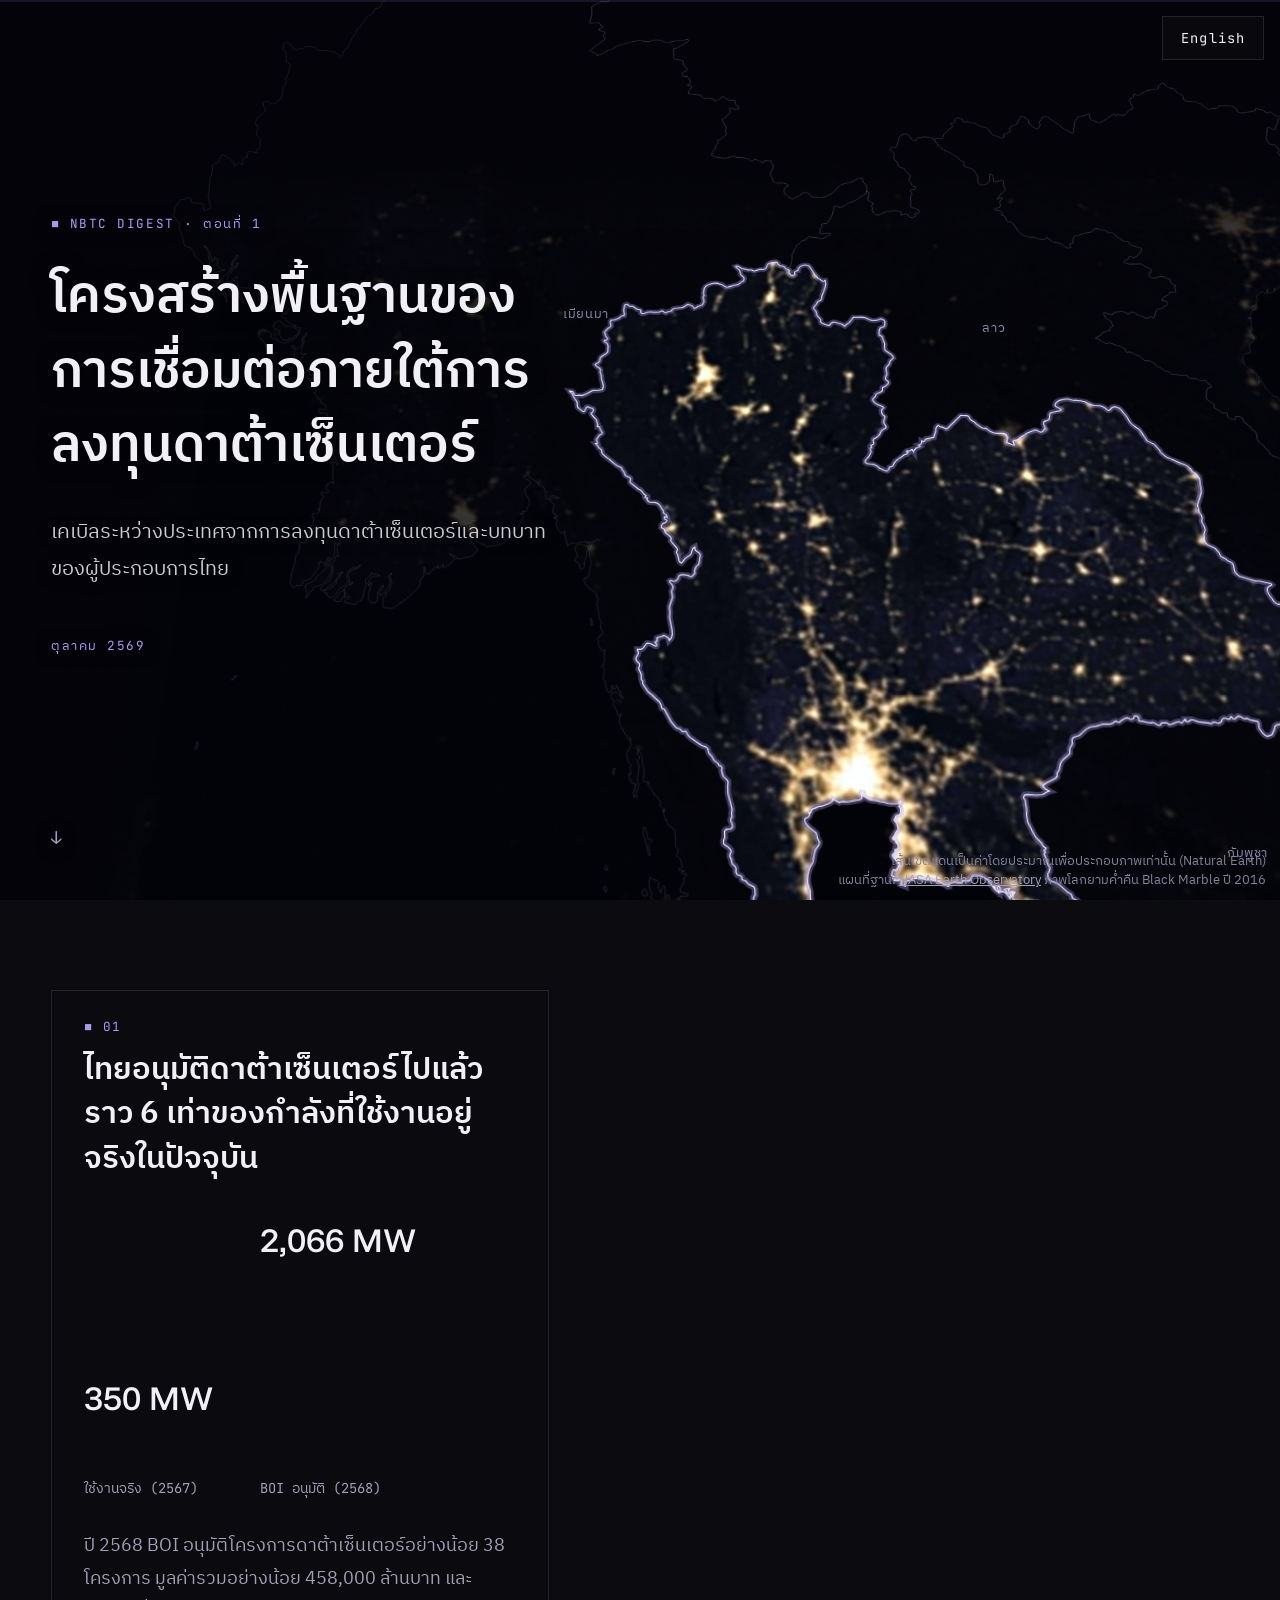
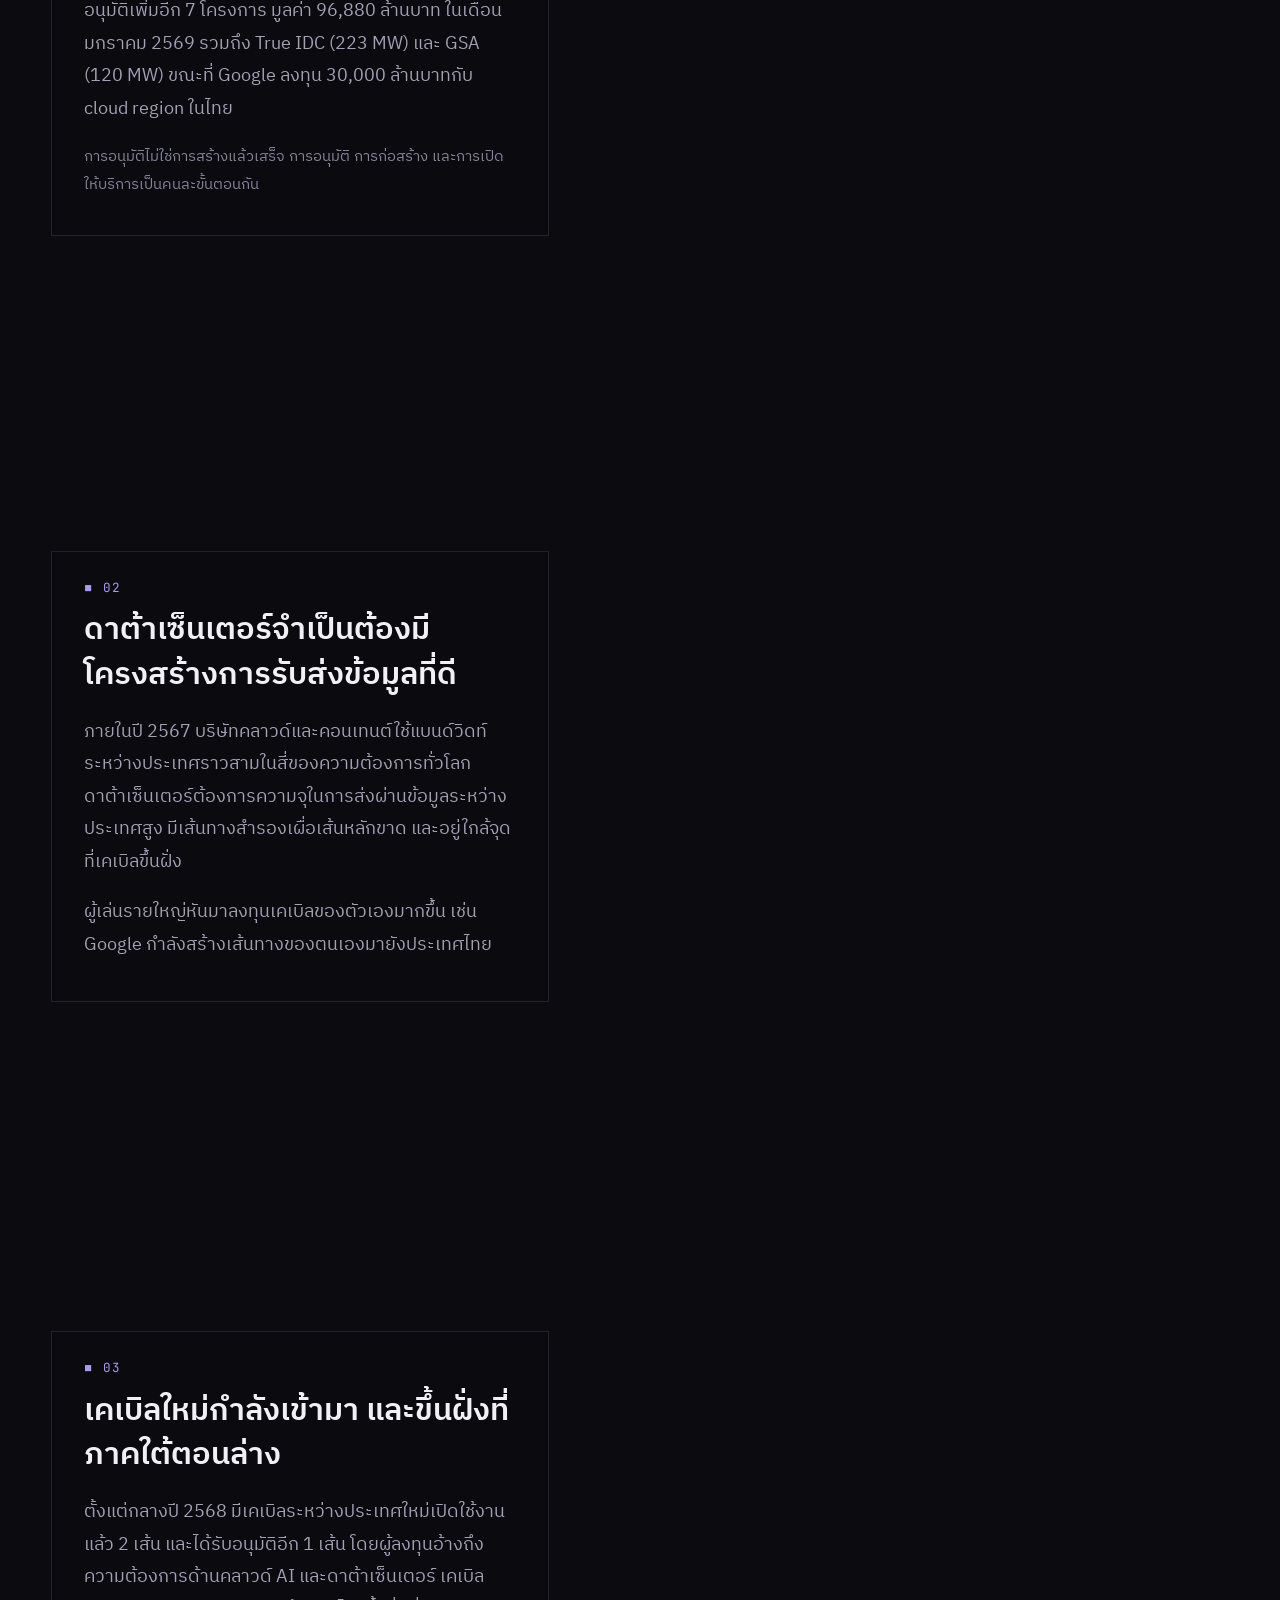
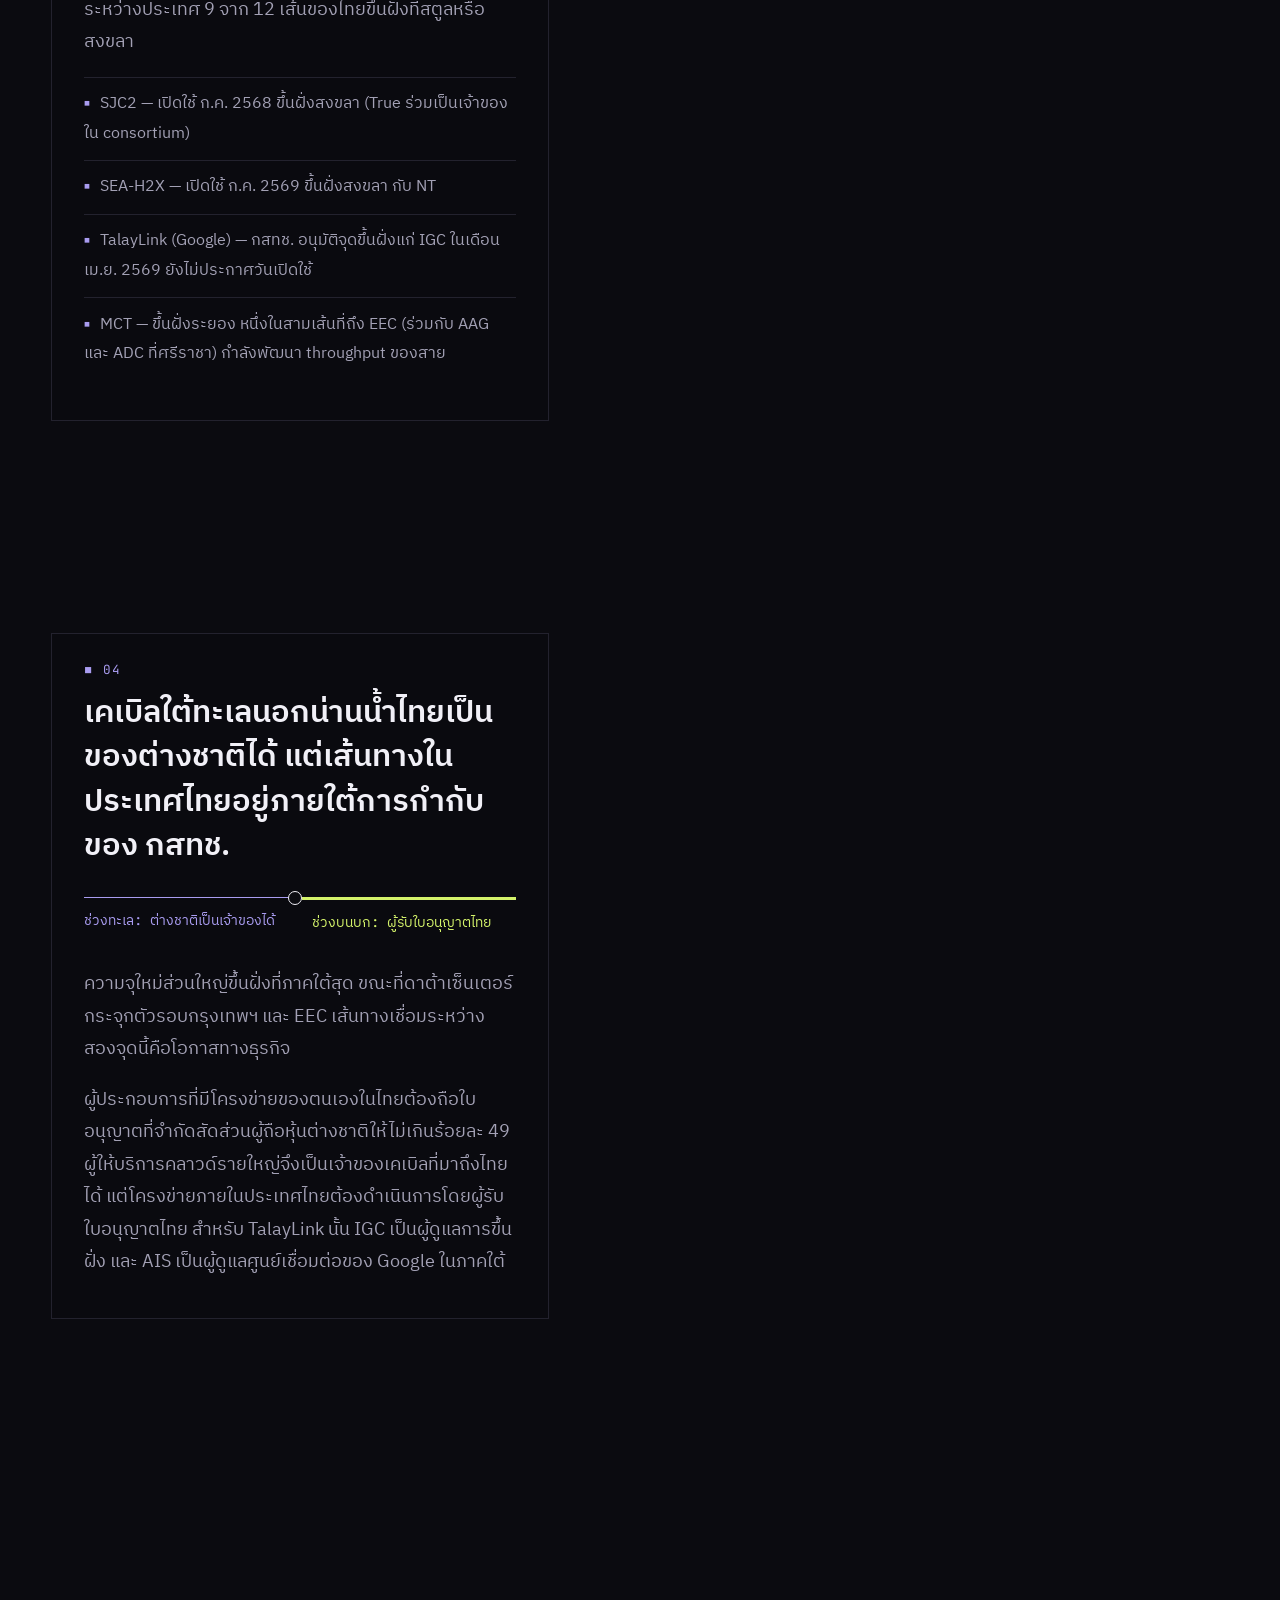
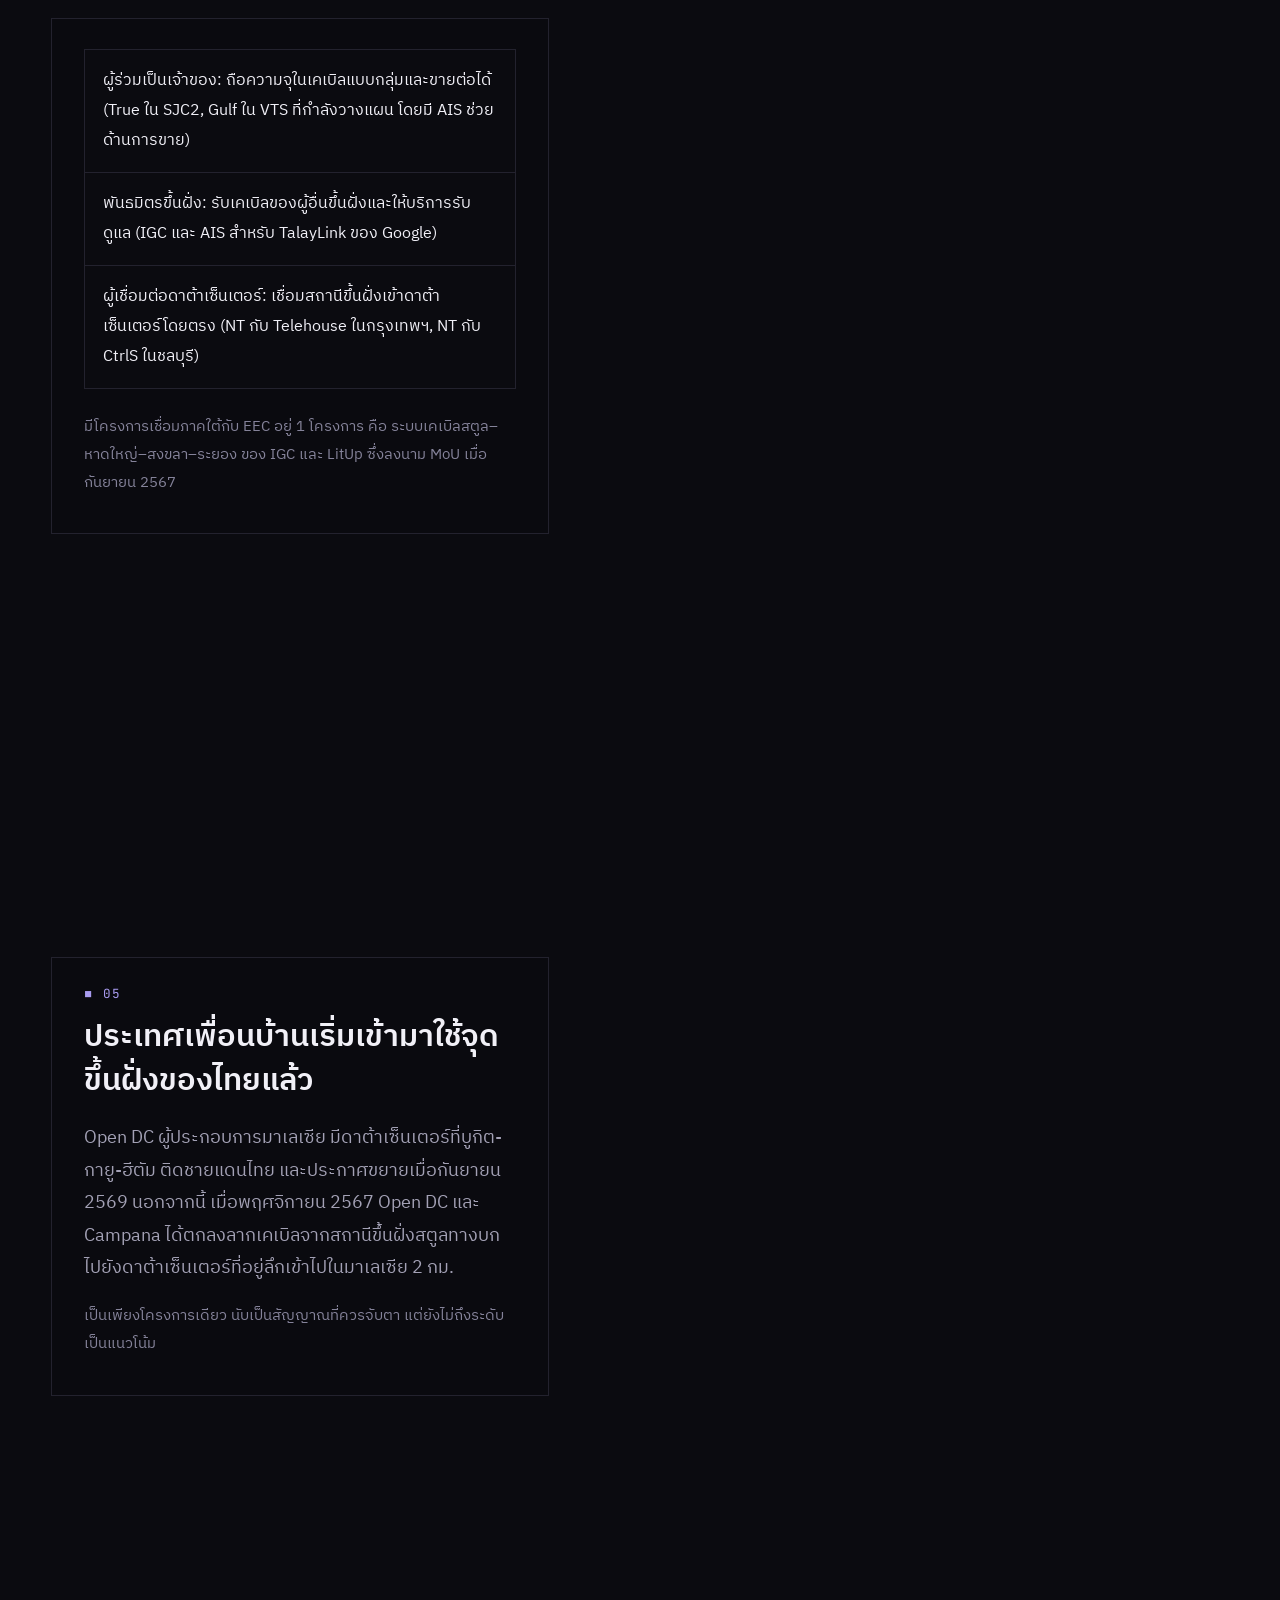
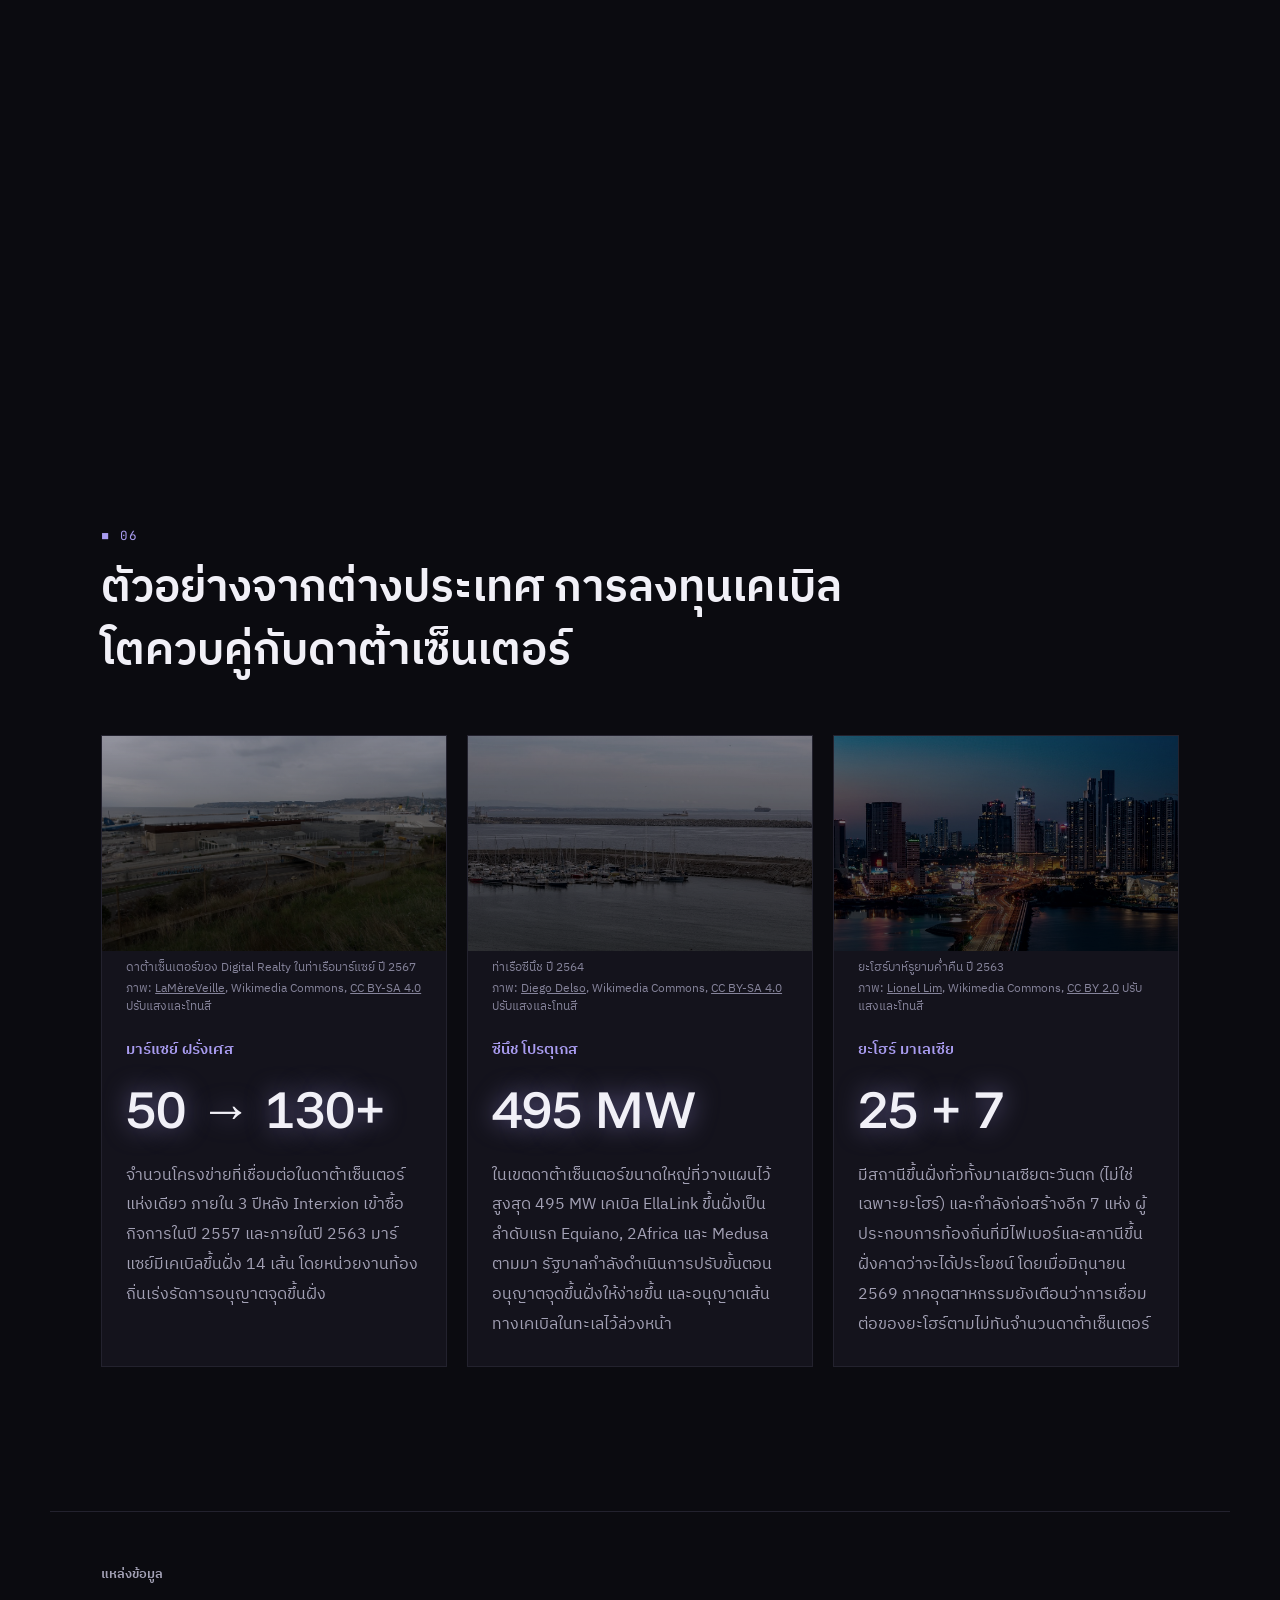
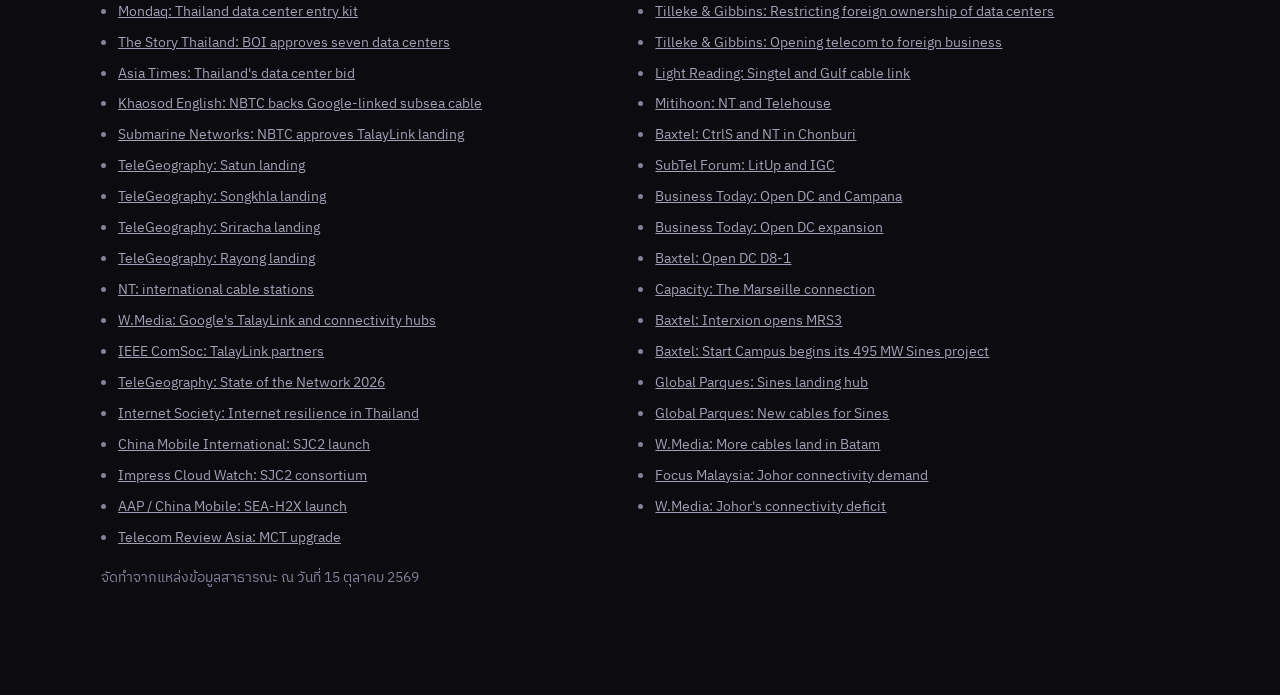
==== commit 3ede483e: "Hide section 7 (takeaway) and include A.'s script edits Co-Authored-By: Claude Opus 5.5 <noreply@ant" ====
--- a/ep01-data-centers/index.html
+++ b/ep01-data-centers/index.html
@@ -368,7 +368,8 @@
     </div>
   </section>
 
-  <section class="wide">
+  <!-- Section 7 (takeaway) hidden for now: delete the word "hidden" below to show it again. -->
+  <section class="wide" hidden>
     <h2 data-k="takeaway.headline"></h2>
     <div class="takeaway">
       <p data-k="takeaway.body"></p>
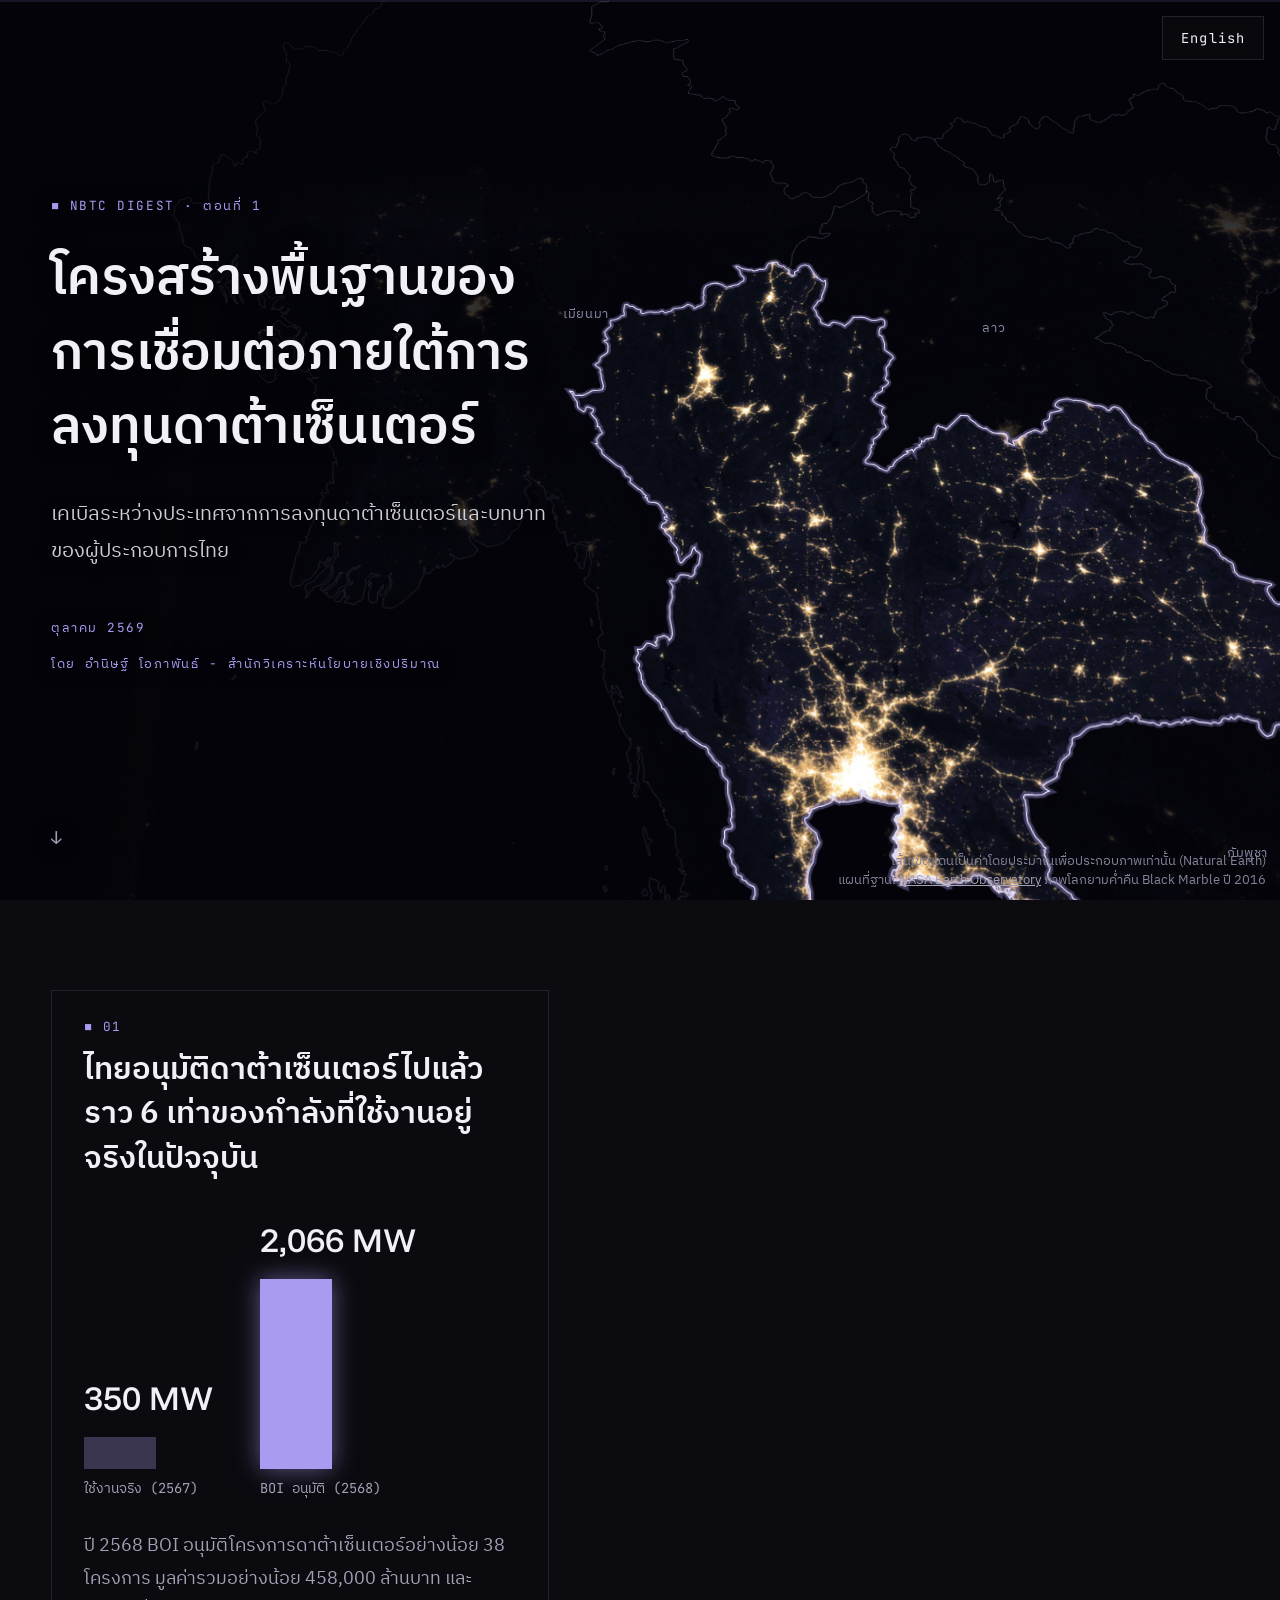
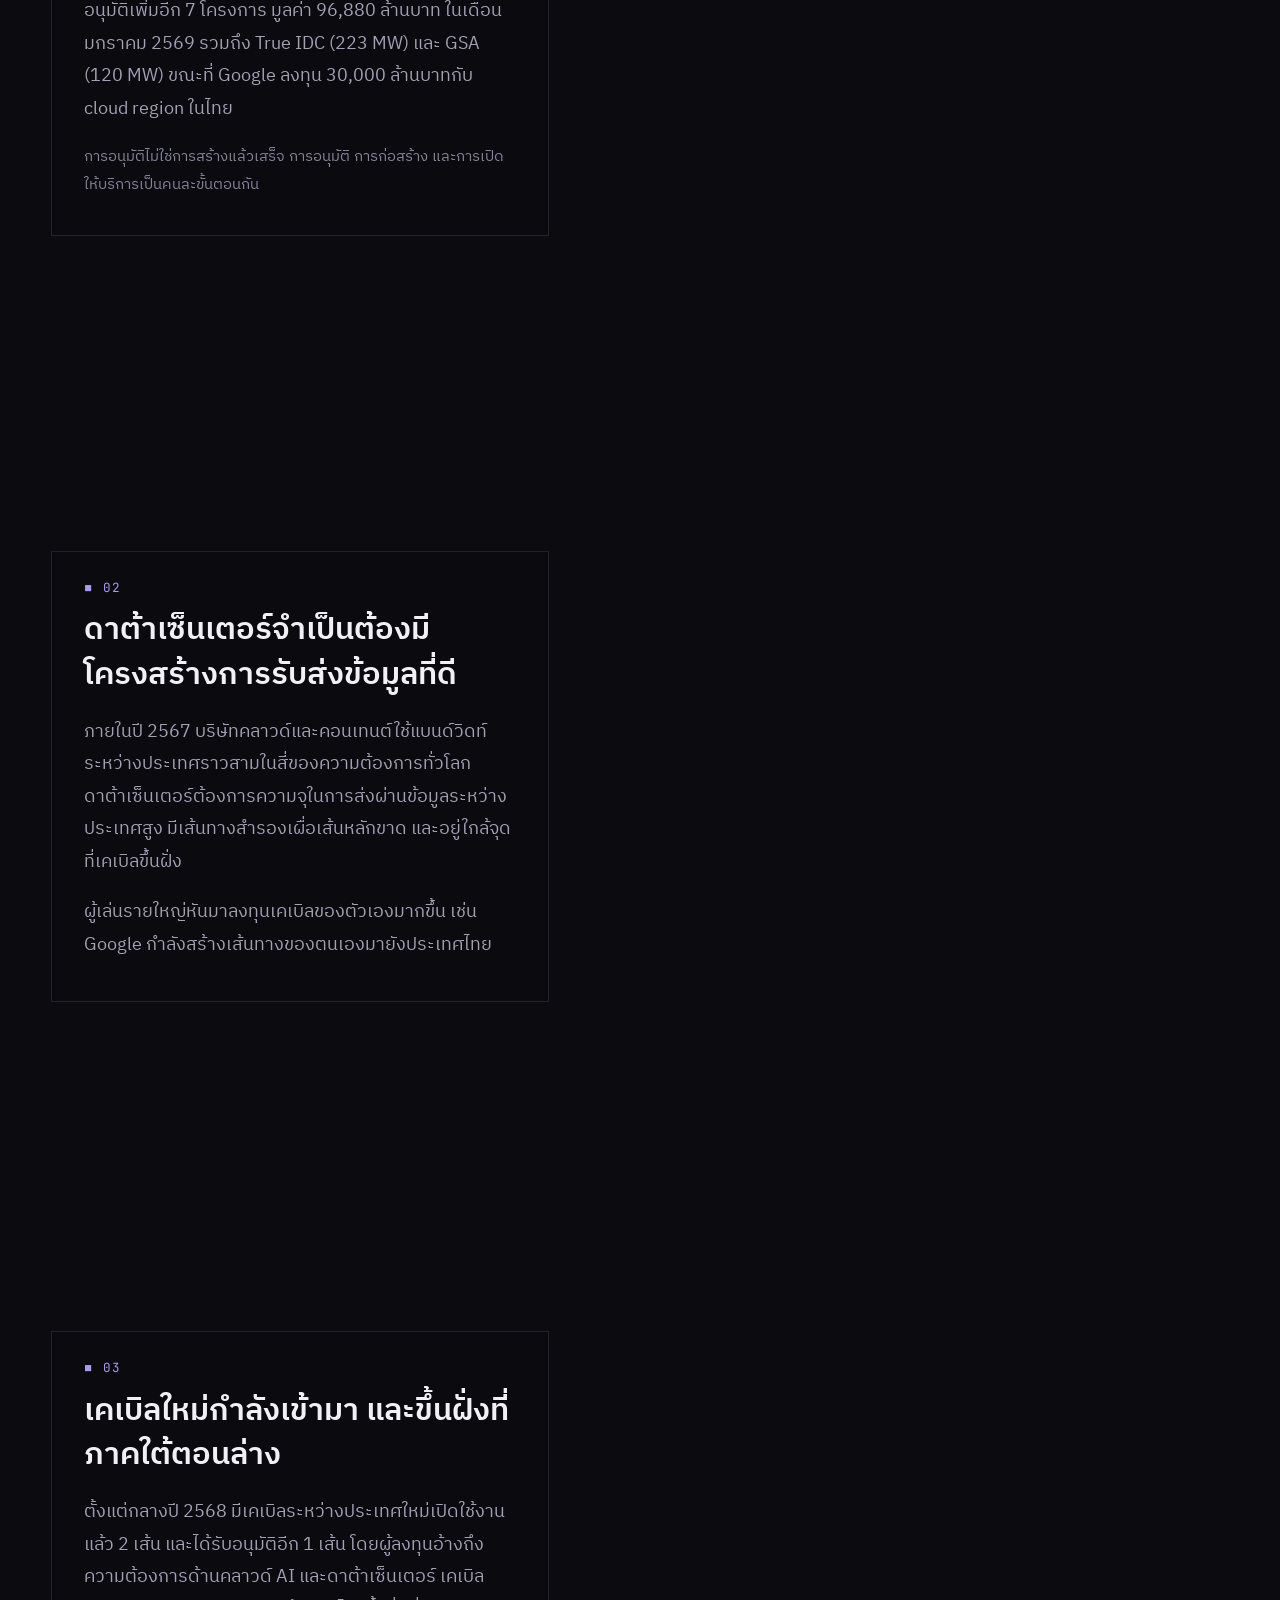
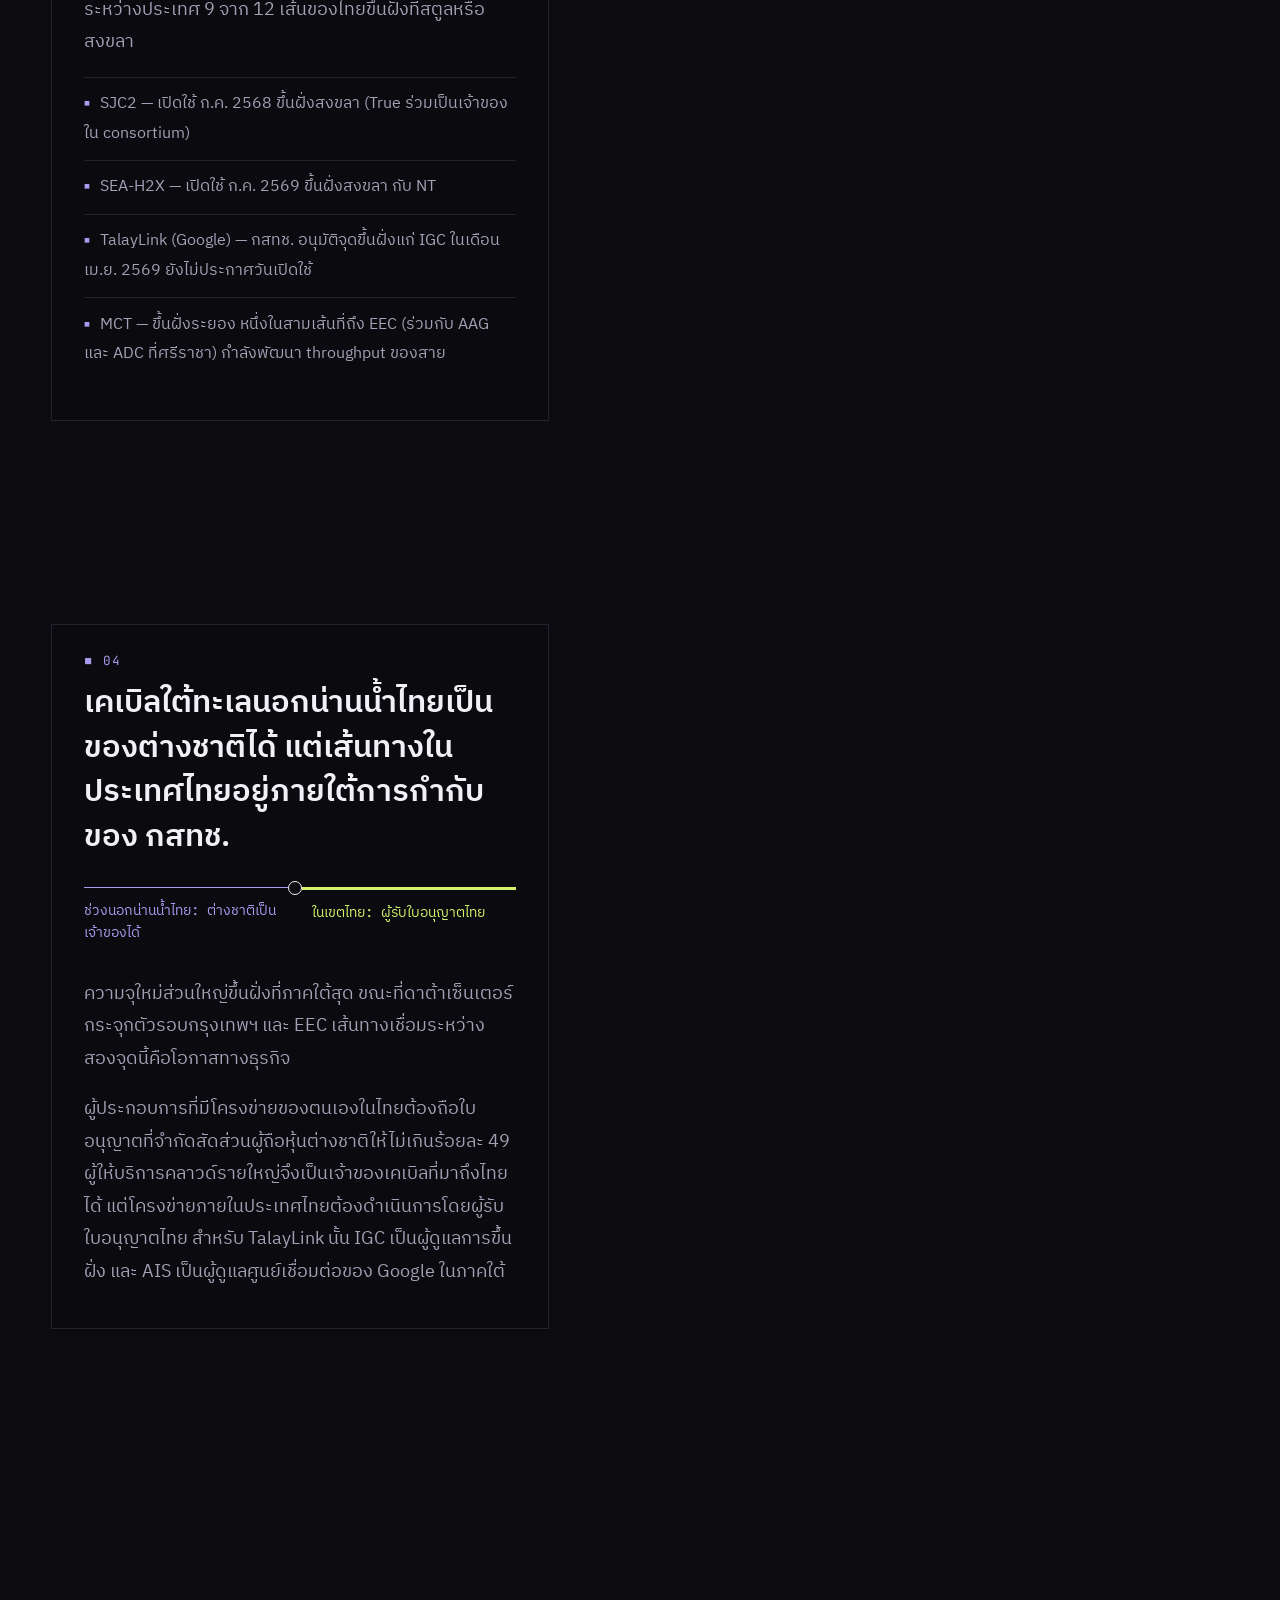
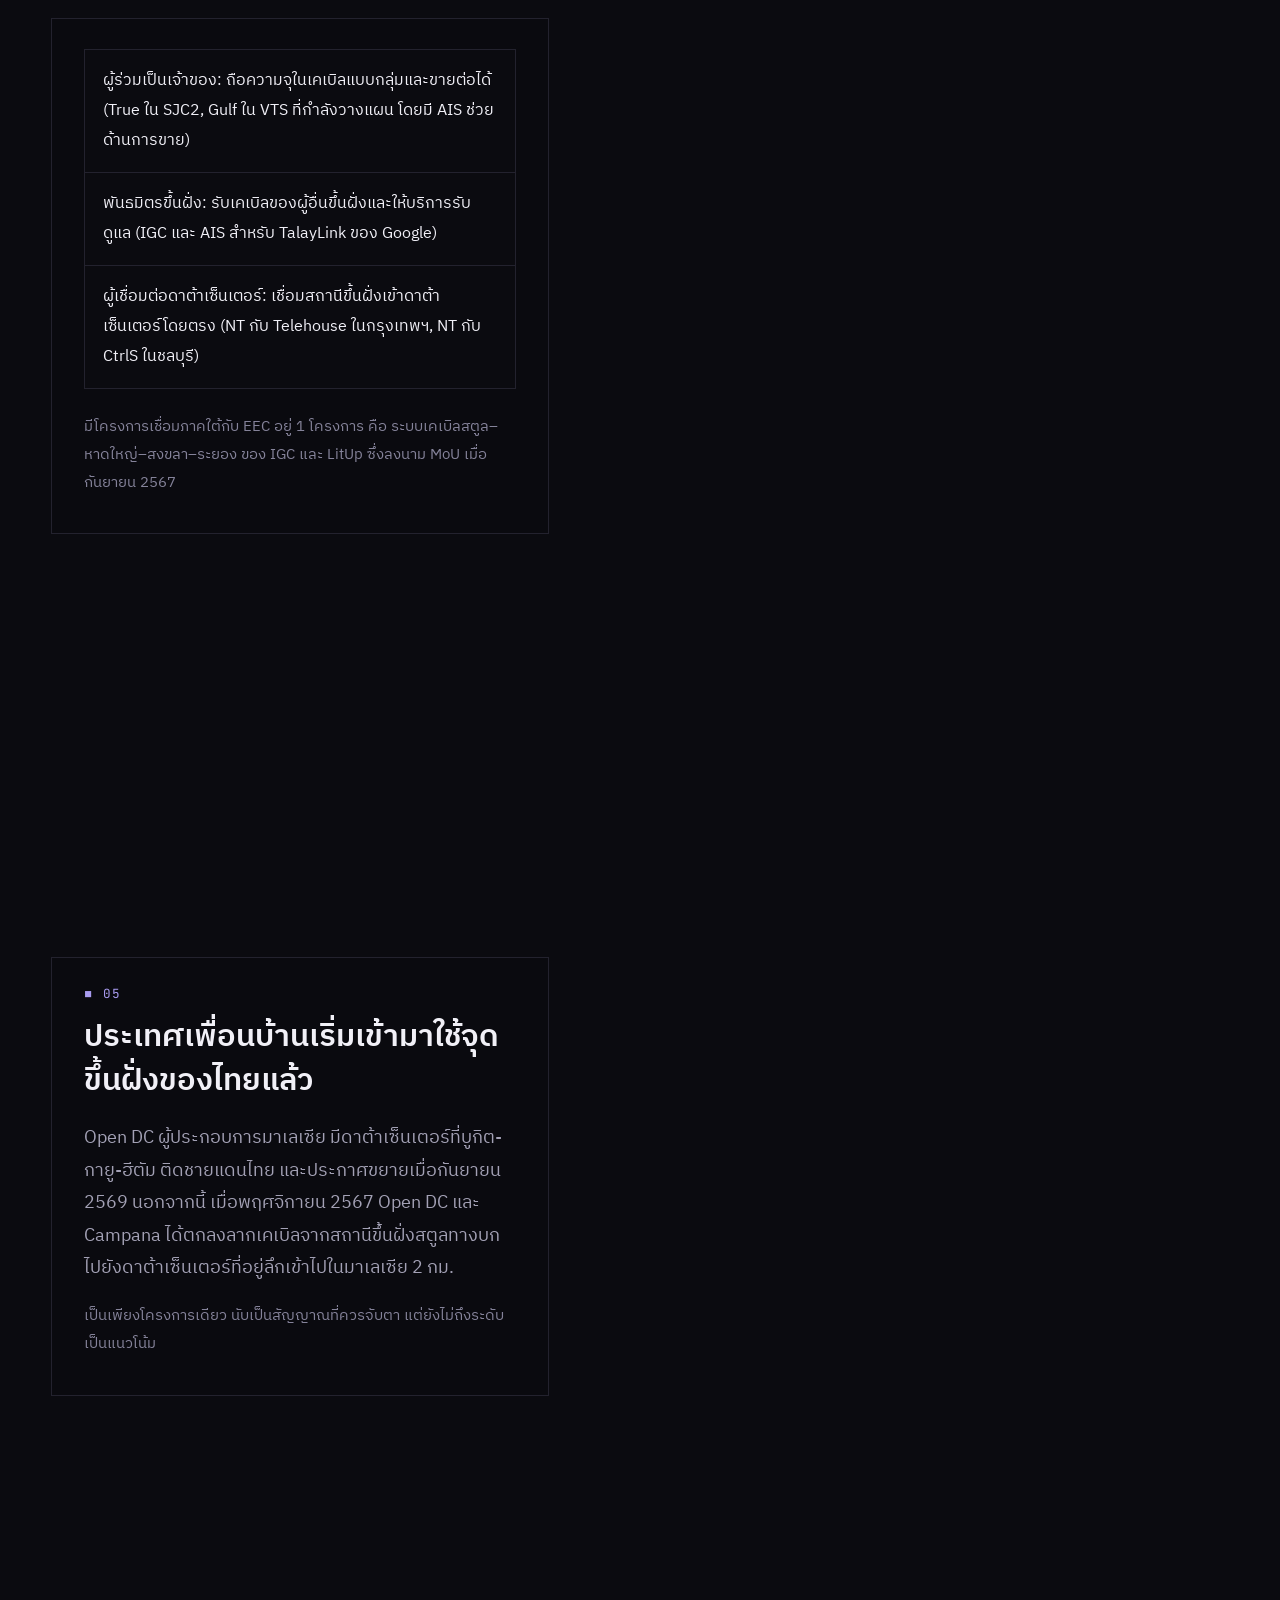
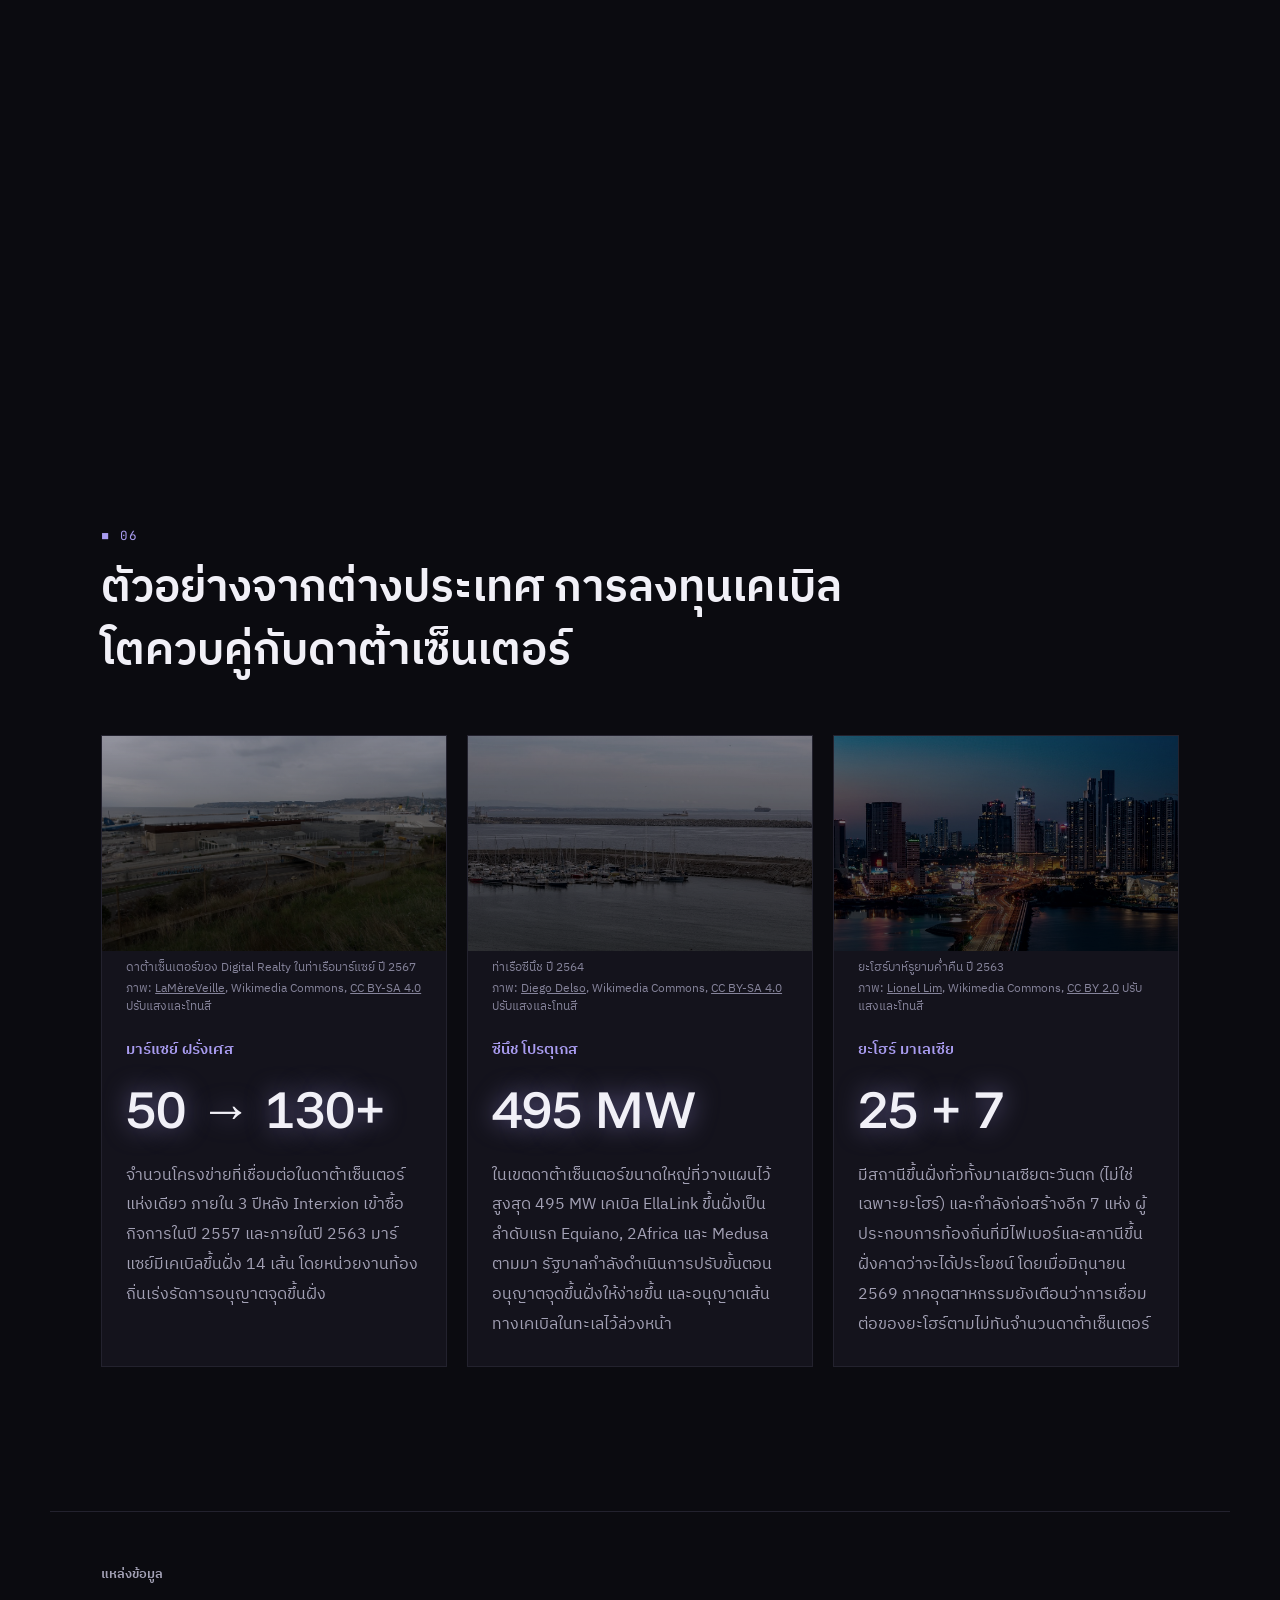
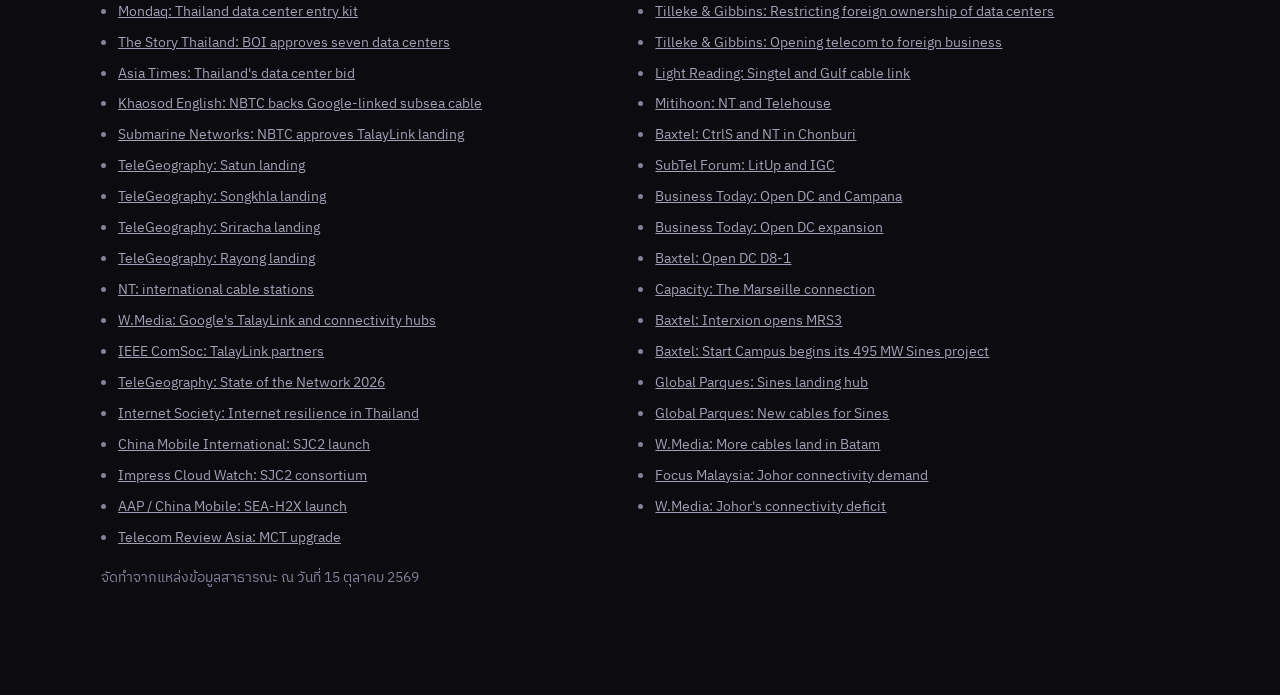
==== commit 8bb086e7: "Add author byline to cover Co-Authored-By: Claude Opus 5.5 <noreply@anthropic.com>" ====
--- a/ep01-data-centers/index.html
+++ b/ep01-data-centers/index.html
@@ -262,6 +262,7 @@
       <h1 data-k="cover.title"></h1>
       <p class="subtitle" data-k="cover.subtitle"></p>
       <p class="date label" data-k="cover.date"></p>
+      <p class="author label" data-k="cover.author"></p>
       <div class="scroll-cue label" aria-hidden="true">↓</div>
     </header>
       <section class="step" data-step="hook"><div class="box">
